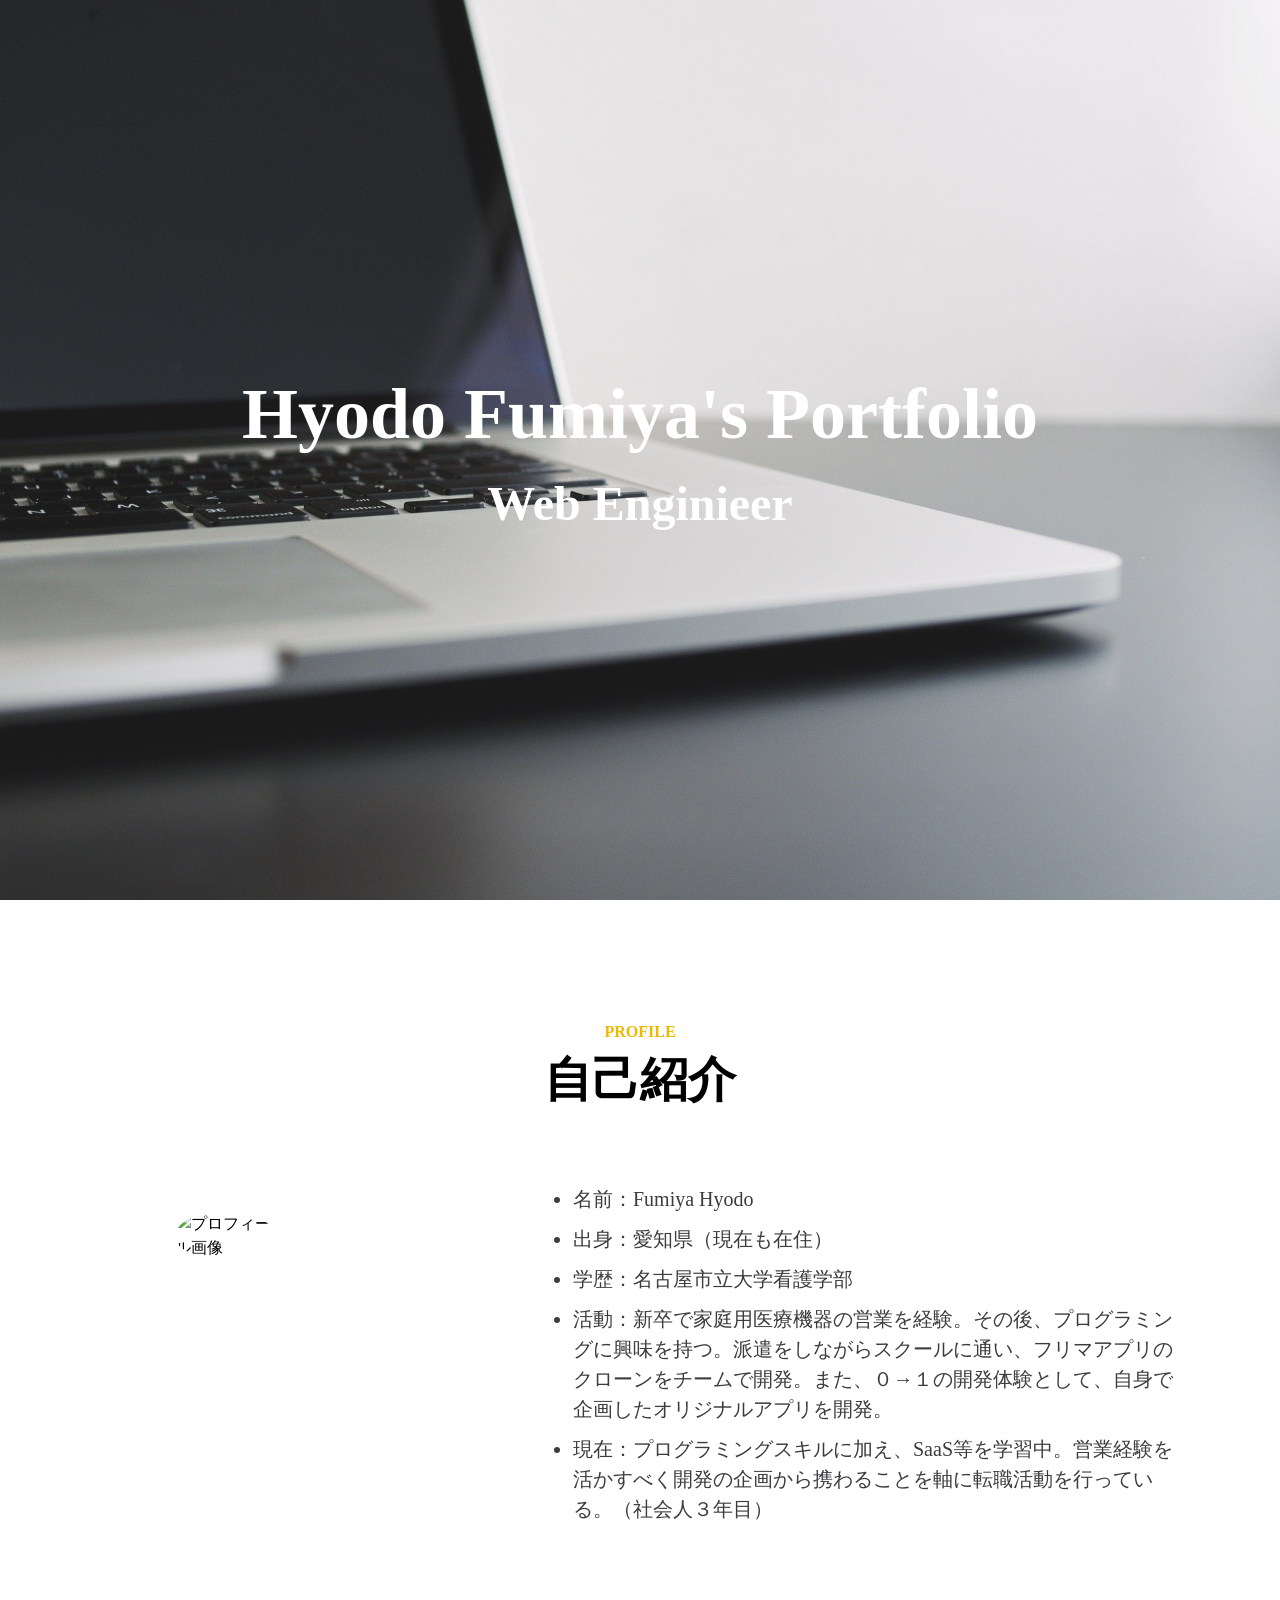
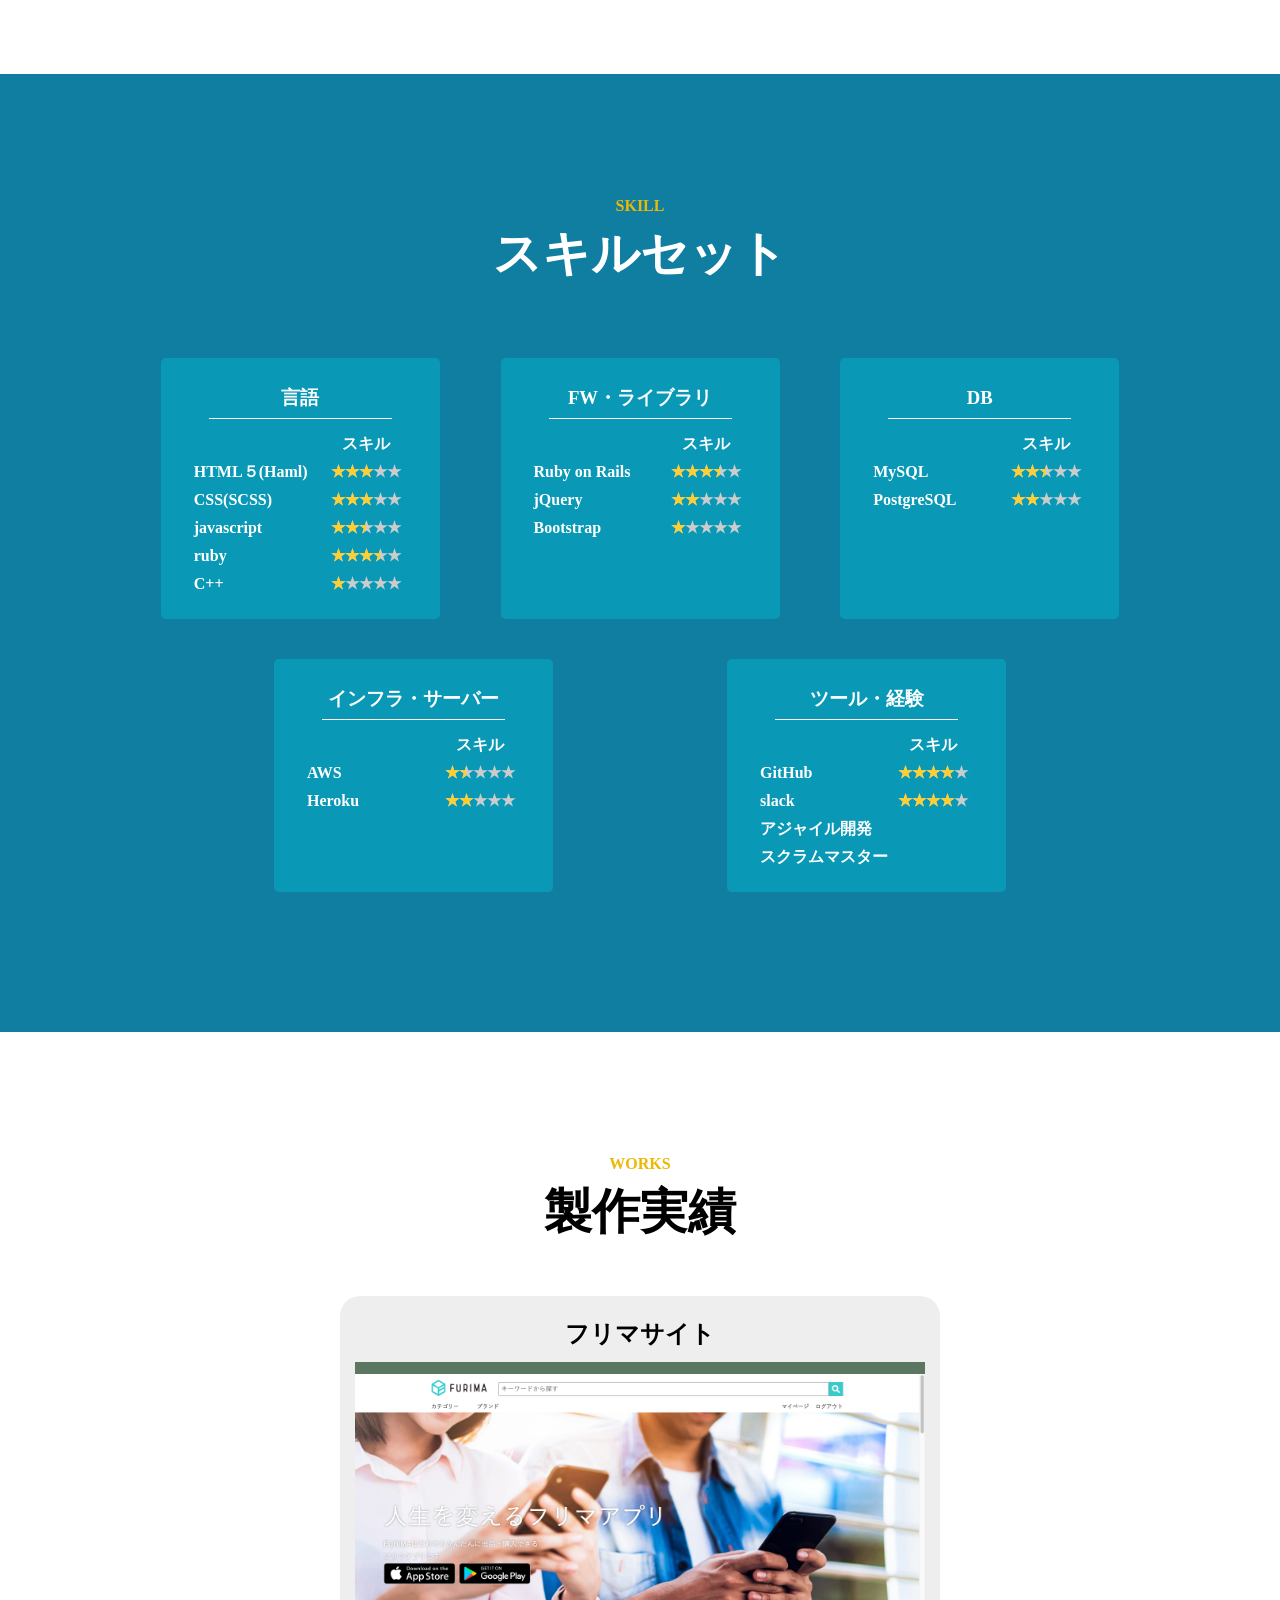
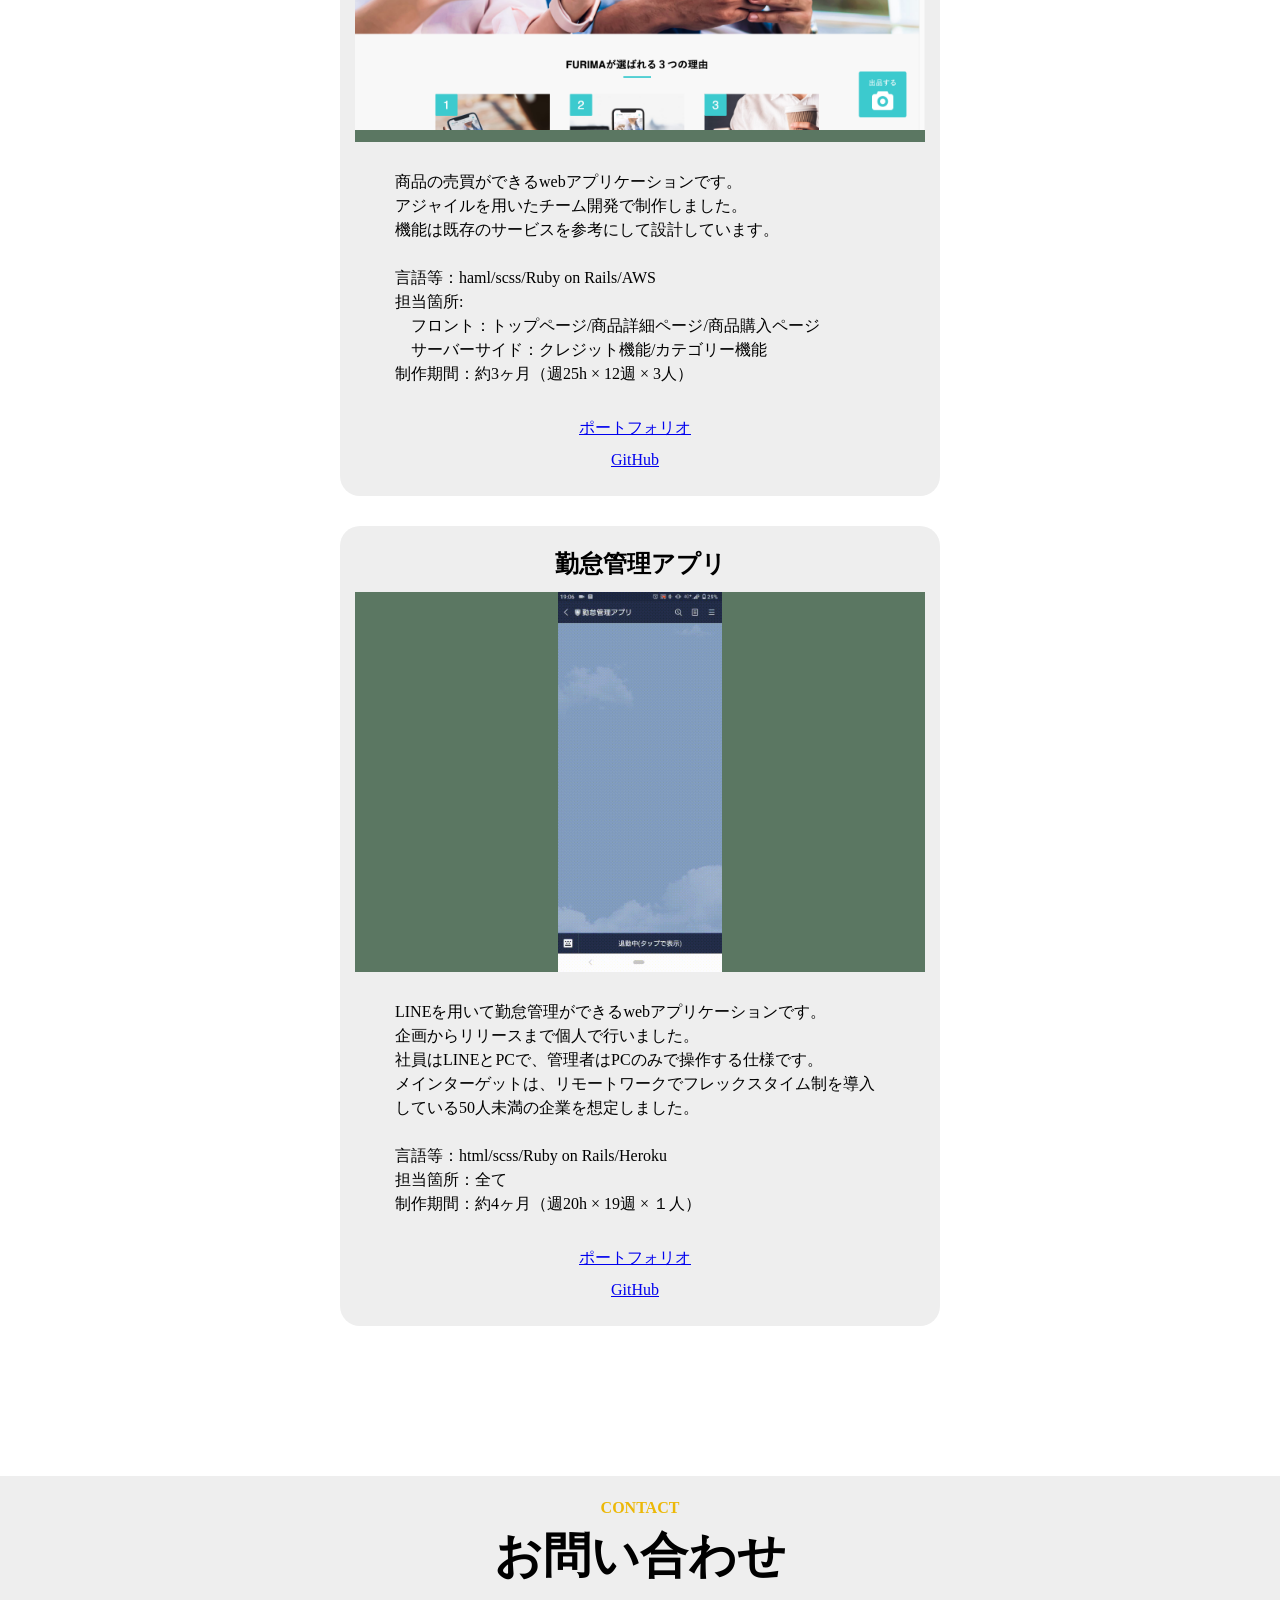
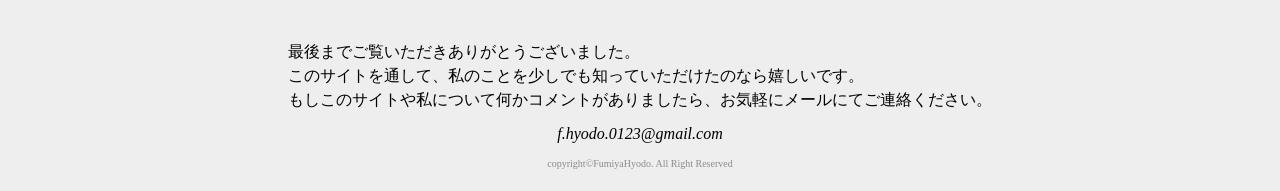
==== index.html @ f6188b3f "ポートフォリオのURL差し替え" ====
<!DOCTYPE html>
<head>
  <link rel="stylesheet" href="reset.css">
  <link rel="stylesheet" href="index.css">
  <meta name=”viewport” content=”width=device-width,initial-scale=1.0″>
</head>
<body>
  <header>
    <div id="header_value">
      <h1>Hyodo Fumiya's Portfolio</h1>
      <h2>Web Enginieer</h3>
    </div>
  </header>
  <section id="profile">
    <div id="profile_title" class="section_title">
      <p class="sub-label">profile</p>
      <h2>自己紹介</h2>
    </div>
    <div id="profile_main">
      <div id="profile_image" class="profile_col">
        <span>
          <img src="プロフィール画像.jpg" alt="プロフィール画像" class="icon_image">
        </span>
      </div>
      <div id="profile_value" class="profile_col">
        <ul>
          <li>名前：Fumiya Hyodo</li>
          <li>出身：愛知県（現在も在住）</li>
          <li>学歴：名古屋市立大学看護学部</li>
          <li>
            活動：新卒で家庭用医療機器の営業を経験。その後、プログラミングに興味を持つ。派遣をしながらスクールに通い、フリマアプリのクローンをチームで開発。また、０→１の開発体験として、自身で企画したオリジナルアプリを開発。
          </li>
          <li>現在：プログラミングスキルに加え、SaaS等を学習中。営業経験を活かすべく開発の企画から携わることを軸に転職活動を行っている。（社会人３年目）</li>
        </ul>
      </div>
    </div>
  </section>
  <section id="skill">
    <div id="skill_title" class="section_title">
      <p class="sub-label">skill</p>
      <h2>スキルセット</h2>
    </div>
    <div id="skill_body">
      <div class="card">
        <h3  class="card-title">言語</h3>
        <table class="skill-table">
          <thead class="skill-thead">
            <tr>
              <th></th>
              <th>スキル</th>
            </tr>
          </thead>
          <tbody class="skill_table_body">
            <tr>
              <th class="skill_name">HTML５(Haml)</th>
              <th class="skill_star"><span class="star5_rating" data-rate="3"></span></th>
            </tr>
            <tr>
              <th class="skill_name">CSS(SCSS)</th>
              <th class="skill_star"><span class="star5_rating" data-rate="3"></span></th>
            </tr>
            <tr>
              <th class="skill_name">javascript</th>
              <th class="skill_star"><span class="star5_rating" data-rate="2.5"></span></th>
            </tr>
            <tr>
              <th class="skill_name">ruby</th>
              <th class="skill_star"><span class="star5_rating" data-rate="3.5"></span></th>
            </tr>
            <tr>
              <th class="skill_name">C++</th>
              <th class="skill_star"><span class="star5_rating" data-rate="1"></span></th>
            </tr>
          </tbody>
        </table>
      </div>
      <div class="card">
        <h3  class="card-title">FW・ライブラリ</h3>
        <table class="skill-table">
          <thead class="skill-thead">
            <tr>
              <th></th>
              <th>スキル</th>
            </tr>
          </thead>
          <tbody class="skill_table_body">
            <tr>
              <th class="skill_name">Ruby on Rails</th>
              <th class="skill_star"><span class="star5_rating" data-rate="3.5"></span></th>
            </tr>
            <tr>
              <th class="skill_name">jQuery</th>
              <th class="skill_star"><span class="star5_rating" data-rate="2"></span></th>
            </tr>
            <tr>
              <th class="skill_name">Bootstrap</th>
              <th class="skill_star"><span class="star5_rating" data-rate="1"></span></th>
            </tr>
          </tbody>
        </table>
      </div>
      <div class="card">
        <h3  class="card-title">DB</h3>
        <table class="skill-table">
          <thead class="skill-thead">
            <tr>
              <th></th>
              <th>スキル</th>
            </tr>
          </thead>
          <tbody class="skill_table_body">
            <tr>
              <th class="skill_name">MySQL</th>
              <th class="skill_star"><span class="star5_rating" data-rate="2.5"></span></th>
            </tr>
            <tr>
              <th class="skill_name">PostgreSQL</th>
              <th class="skill_star"><span class="star5_rating" data-rate="2"></span></th>
            </tr>
          </tbody>
        </table>
      </div>
      <div class="card">
        <h3  class="card-title">インフラ・サーバー</h3>
        <table class="skill-table">
          <thead class="skill-thead">
            <tr>
              <th></th>
              <th>スキル</th>
            </tr>
          </thead>
          <tbody class="skill_table_body">
            <tr>
              <th class="skill_name">AWS</th>
              <th class="skill_star"><span class="star5_rating" data-rate="1.5"></span></th>
            </tr>
            <tr>
              <th class="skill_name">Heroku</th>
              <th class="skill_star"><span class="star5_rating" data-rate="2"></span></th>
            </tr>
          </tbody>
        </table>
      </div>
      <div class="card"> 
        <h3 class="card-title">ツール・経験</h3>
        <table class="skill-table">
          <thead class="skill-thead">
            <tr>
              <th></th>
              <th>スキル</th>
            </tr>
          </thead>
          <tbody class="skill_table_body">
            <tr>
              <th class="skill_name">GitHub</th>
              <th class="skill_star"><span class="star5_rating" data-rate="4"></span></th>
            </tr>
            <tr>
              <th class="skill_name">slack</th>
              <th class="skill_star"><span class="star5_rating" data-rate="4"></span></th>
            </tr>
            <tr>
              <th class="skill_name">アジャイル開発</th>
              <th></th>
            </tr>
            <tr>
              <th class="skill_name">スクラムマスター</th>
              <th></th>
            </tr>
          </tbody>
        </table>
      </div>
    </div>
  </section>
  <section id="works">
    <div id="works_title" class="section_title">
      <p class="sub-label">works</p>
      <h2>製作実績</h2>
    </div>
    <div id="works_body">
      <div class="work">
        <h4 class="work-title">フリマサイト</h4>
        <div class="work-image">
          <img src="フリマサイト画面.png" alt="フリマアプリ画像">
        </div>
        <div class="work-desc">
          商品の売買ができるwebアプリケーションです。<br>
          アジャイルを用いたチーム開発で制作しました。<br>
          機能は既存のサービスを参考にして設計しています。<br><br>
          言語等：haml/scss/Ruby on Rails/AWS <br>
          担当箇所: <br>
          　フロント：トップページ/商品詳細ページ/商品購入ページ<br>
          　サーバーサイド：クレジット機能/カテゴリー機能<br>
          制作期間：約3ヶ月（週25h × 12週 × 3人）
        </div>
        <div class="work_footer">
          <p class="portfolio-link"><a href="#">ポートフォリオ</a></p>
          <p class="github-link"><a href="https://github.com/hyodofumiya/freemarket_sample_63b">GitHub</a></p>  
        </div>
      </div>
      <div class="work">
        <h4 class="work-title">勤怠管理アプリ</h4>
        <div class="work-image">
          <img src="line勤怠デモ.gif" alt="LINE画面サンプル">
        </div>
        <div class="work-desc">
          LINEを用いて勤怠管理ができるwebアプリケーションです。<br>
          企画からリリースまで個人で行いました。<br>
          社員はLINEとPCで、管理者はPCのみで操作する仕様です。<br>
          メインターゲットは、リモートワークでフレックスタイム制を導入している50人未満の企業を想定しました。<br><br>
          言語等：html/scss/Ruby on Rails/Heroku <br>
          担当箇所：全て<br>
          制作期間：約4ヶ月（週20h × 19週 × １人）
        </div>
        <div class="work_footer">
          <p class="portfolio-link"><a href="https://hyodofumiya.github.io/line_bot/">ポートフォリオ</a></p>
          <p class="github-link"><a href="https://github.com/hyodofumiya/line_bot">GitHub</a></p>
        </div>
      </div>
    </div>
  </section>
  <footer>
    <div id="footer_title" class="section_title">
      <p class="sub-label">contact</p>
      <h2>お問い合わせ</h2>
    </div>
    <div class="message">
      <p>最後までご覧いただきありがとうございました。</p>
      <p>このサイトを通して、私のことを少しでも知っていただけたのなら嬉しいです。</p>
      <p>もしこのサイトや私について何かコメントがありましたら、お気軽にメールにてご連絡ください。</p>
    </div>
    <address>
      <p>f.hyodo.0123@gmail.com</p>
    </address>
    <p class="copyright">copyright©FumiyaHyodo. All Right Reserved</p>
  </footer>
</body>
---- index.css ----
:root{
  --blue: #007bff;
  --indigo: #6610f2;
  --purple: #6f42c1;
  --pink: #e83e8c;
  --red: #dc3545;
  --orange: #fd7e14;
  --yellow: #ffc107;
  --green: #28a745;
  --teal: #20c997;
  --cyan: #17a2b8;
  --white: #fff;
  --gray: #6c757d;
  --gray-dark: #343a40;
  --primary: #007bff;
  --secondary: #6c757d;
  --success: #28a745;
  --info: #17a2b8;
  --warning: #ffc107;
  --danger: #dc3545;
  --light: #f8f9fa;
  --dark: #343a40;
  --breakpoint-xs: 0;
  --breakpoint-sm: 576px;
  --breakpoint-md: 768px;
  --breakpoint-lg: 992px;
  --breakpoint-xl: 1200px;
  --font-family-sans-serif: -apple-system,BlinkMacSystemFont,"Segoe UI",Roboto,"Helvetica Neue",Arial,sans-serif,"Apple Color Emoji","Segoe UI Emoji","Segoe UI Symbol","Noto Color Emoji";
  --font-family-monospace: SFMono-Regular,Menlo,Monaco,Consolas,"Liberation Mono","Courier New",monospace;
}

.star5_rating{
  position: relative;
  z-index: 0;
  display: inline-block;
  white-space: nowrap;
  color: #CCCCCC; /* グレーカラー 自由に設定化 */
  /*font-size: 30px; フォントサイズ 自由に設定化 */
}

.star5_rating:before, .star5_rating:after{
  content: '★★★★★';
}

.star5_rating:after{
  position: absolute;
  z-index: 1;
  top: 0;
  left: 0;
  overflow: hidden;
  white-space: nowrap;
  color: #ffcf32;
}

.star5_rating[data-rate="5"]:after{ width: 100%; } /* 星5 */
.star5_rating[data-rate="4.5"]:after{ width: 90%; } /* 星4.5 */
.star5_rating[data-rate="4"]:after{ width: 80%; } /* 星4 */
.star5_rating[data-rate="3.5"]:after{ width: 70%; } /* 星3.5 */
.star5_rating[data-rate="3"]:after{ width: 60%; } /* 星3 */
.star5_rating[data-rate="2.5"]:after{ width: 50%; } /* 星2.5 */
.star5_rating[data-rate="2"]:after{ width: 40%; } /* 星2 */
.star5_rating[data-rate="1.5"]:after{ width: 30%; } /* 星1.5 */
.star5_rating[data-rate="1"]:after{ width: 20%; } /* 星1 */
.star5_rating[data-rate="0.5"]:after{ width: 10%; } /* 星0.5 */
.star5_rating[data-rate="0"]:after{ width: 0%; } /* 星0 */

@media screen and (max-width: 990px){
  header h1{
    font-size: 3em;
  }
}

@media screen and (min-width: 990px){
  header{
    height: 100vh;
  }
  header h1{
    font-size: 4.5em;
  }
}

.body{
  margin: 0;
  font-size: 1rem;
  font-weight: 400;
  line-height: 1.5;
  color: #212529;
  text-align: left;
  background-color: #fff;
}

header{
  color: #fff;
  min-height: 30rem;
  position: relative;
  display: flex;
  width: 100%;
  padding-top: 8rem;
  padding-bottom: 8rem;
  background: -webkit-gradient(linear, left top, right top, from(rgba(255, 255, 255, .1)), to(rgba(255, 255, 255, .1))), url(laptop.jpg);
  background: linear-gradient(90deg, rgba(255, 255, 255, .1) 0, rgba(255, 255, 255, .1) 100%), url(laptop.jpg);
  background-position: center center;
  background-repeat: no-repeat;
  background-size: cover;
  text-align: center!important;
}

h2{
font-size: 3em;
}


section{
  padding: 7.5em;
}

#header_value{
  margin: auto;
}
 
header h1{
  font-weight: 700;
}

.sub-label{
  color: #ecb807;
  text-transform: uppercase;
  font-weight: 700;
}
.section_title{
  text-align: center;
}
.section_title h2{
  margin-bottom: 3rem!important;
}

#profile_main{
  display: flex;
  margin: auto -15px;
  flex-wrap: wrap;
}

#profile_image{
  max-width: 40%;
  flex: 0 0 40%;
}

#profile_image span{
  margin: 3em;
  float: left;
}

.icon_image{
  border-radius: 50%;
  width: 70%;
  height: 70%;
  padding: -20px;
  margin: auto;
}

#profile_value{
  max-width: 60%;
  flex: 0 0 60%;
  font-size: 1.25rem;
  font-weight: 300;
  display: flex;
  align-items: center;
}
#profile_value ul li{
  margin-bottom: 10px;
  color: #3B3C3D;
}

#skill{
  background-color: #0f7ea0;
  color: #fff;
}
#skill_body{
  display: flex;
  flex-wrap: wrap;
  justify-content: space-evenly;
}

.card{
  text-align: center;
  background-color: rgba(0, 188, 212, 0.43);
  margin: 20px;
  padding: 20px 30px;
  border-radius: 5px;
}
.card-title{
  padding: 6px;
  margin: 0px 18px 10px;
  border-bottom: #fff solid 1px;
}
.card table{
  margin: auto;
}
.skill_name{
  width: 130px;
  text-align: left;
}
.skill_star{
  width: 83px;
}

#works_body{
  display: flex;
  flex-wrap: wrap;
  justify-content: space-evenly;
}
.work{
  width: 600px;
  height: 800px;
  background-color: #eeeeee;
  padding: 20px 15px;
  border-radius: 20px;
  position: relative;
  margin-bottom: 30px;
}
.work-image{
  height: 380px;
  width: 100%;
  background-color: rgb(91, 119, 98);
  display: flex;
  vertical-align: middle;
}
.work-image img{
  max-height: 100%;
  max-width: 100%;
  overflow: hidden;
  margin: auto;
}
.work-title{
  text-align: center;
}
.work-desc{
  margin: 28px 40px 10px;
}
.work-title{
  margin: 0 0 10px;
  font-size: 1.5em;
}
.work_footer{
  position: absolute;
  bottom: 0;
  width: 560px;
  margin: 0 0 20px;
}
.portfolio-link{
  text-align: center;
  line-height: 2;
}
.github-link{
  text-align: center;
  line-height: 2;
}

footer{
  text-align: center;
  background-color: #eeeeee;
  padding: 20px 0;
}
.copyright{
  font-size: 10px;
  color: #8c8c8c;
  text-align: center;

}
.message{
  width: fit-content;
  margin: auto;
  text-align: left;
}
address{
  margin: 10px;
}

nav ul{
  list-style: none;
}
nav ul li{
  width: 20%;
  text-align: center;
  background-color: lightslategrey;
  display: inline-block;
}

nav ul li a{
  text-decoration: none;
  color: #ecb807;
  font-weight: bold;
}
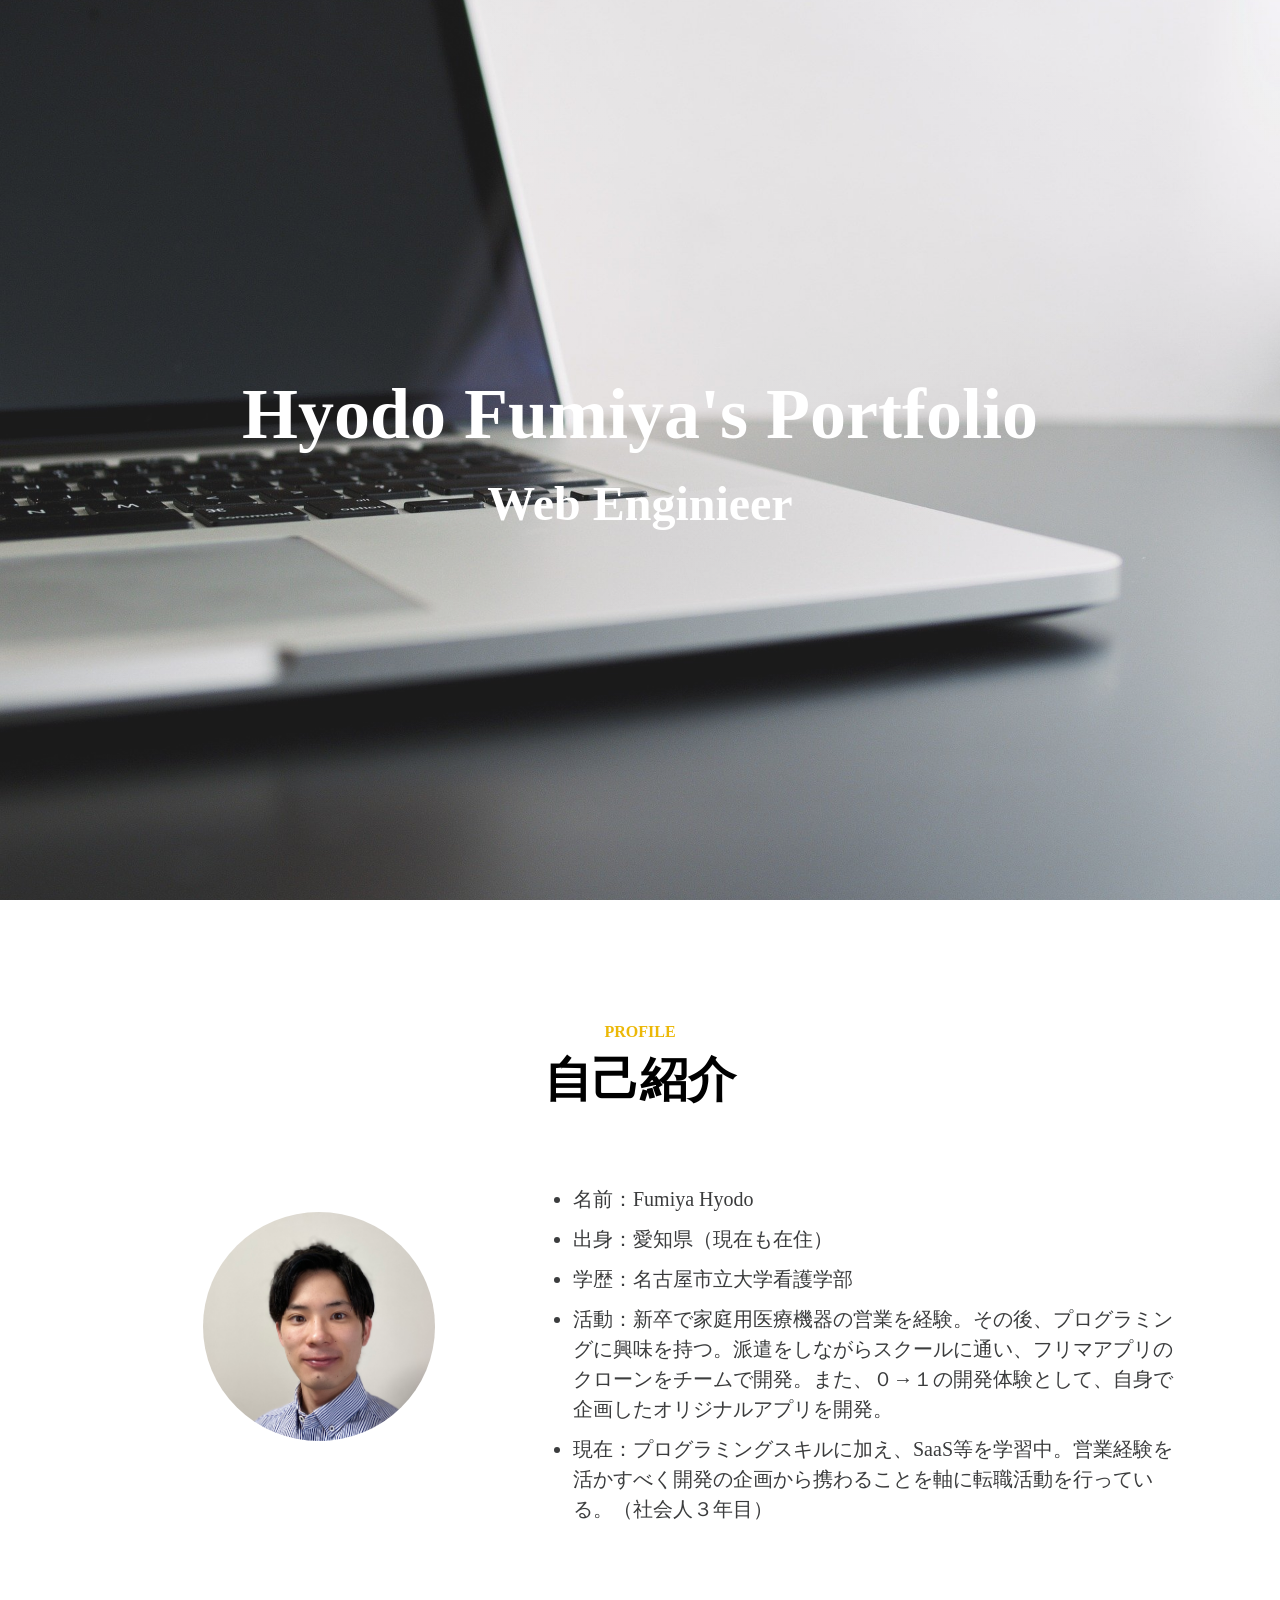
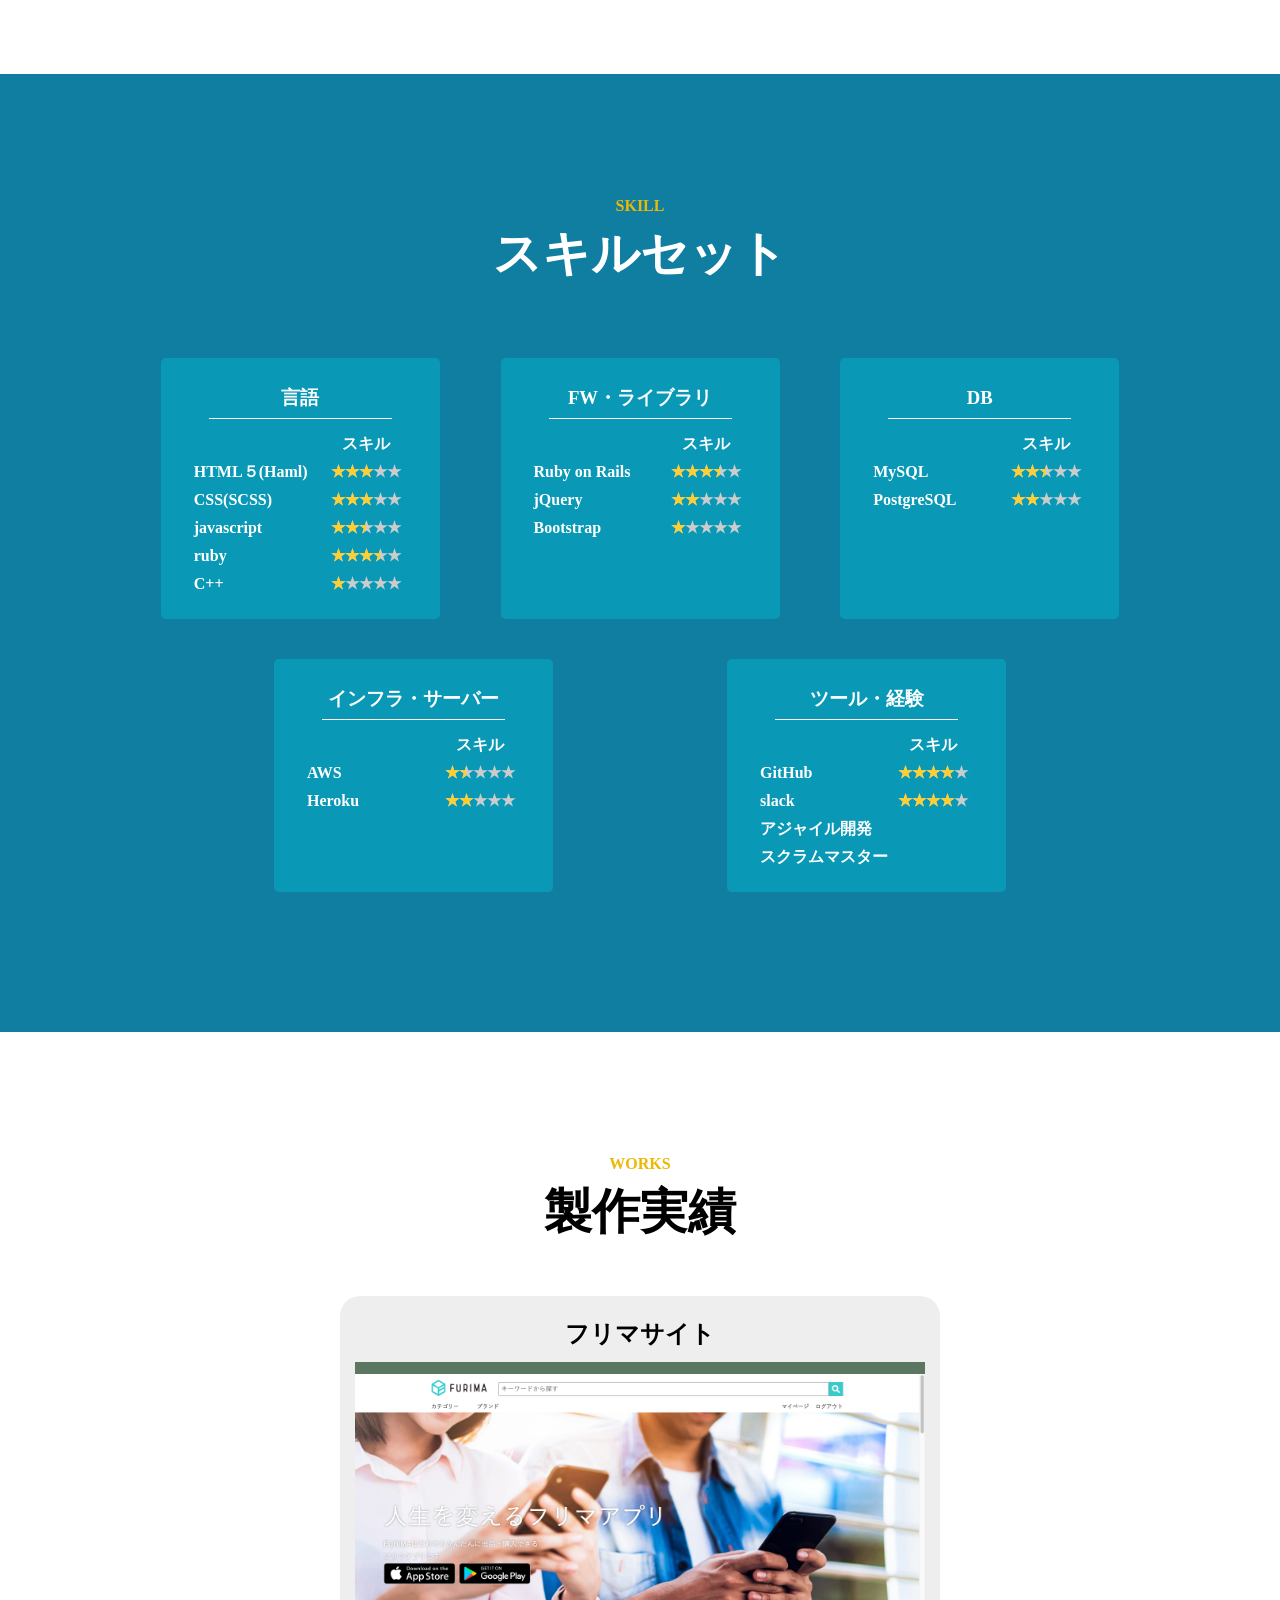
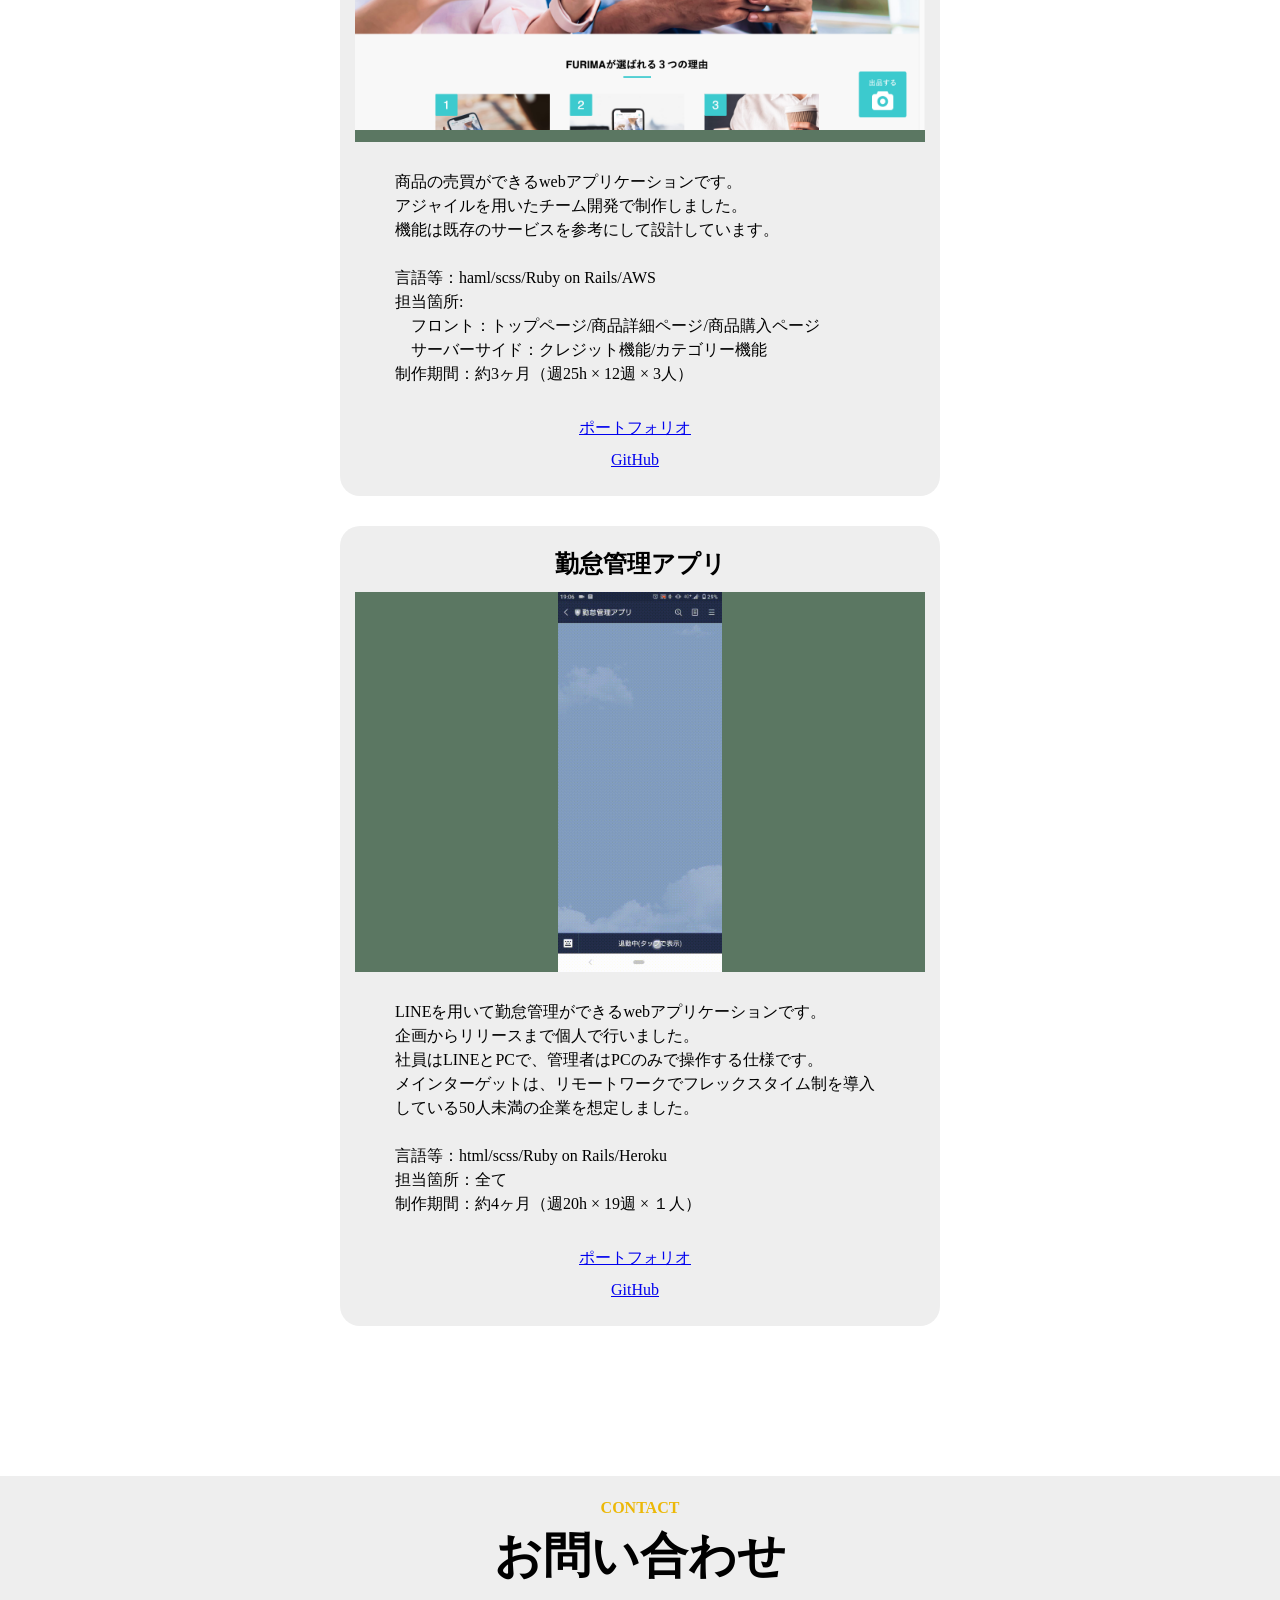
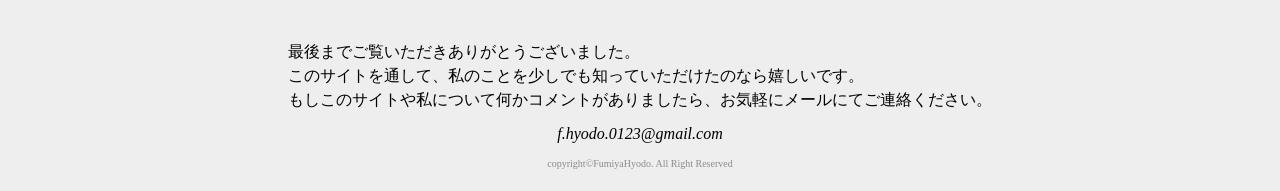
==== commit a1ce001c: "Update index.html" ====
--- a/index.html
+++ b/index.html
@@ -19,7 +19,7 @@
     <div id="profile_main">
       <div id="profile_image" class="profile_col">
         <span>
-          <img src="プロフィール画像.jpg" alt="プロフィール画像" class="icon_image">
+          <img src="プロフィール画像.jpg" alt="プロフィール画像" class="icon_image">
         </span>
       </div>
       <div id="profile_value" class="profile_col">
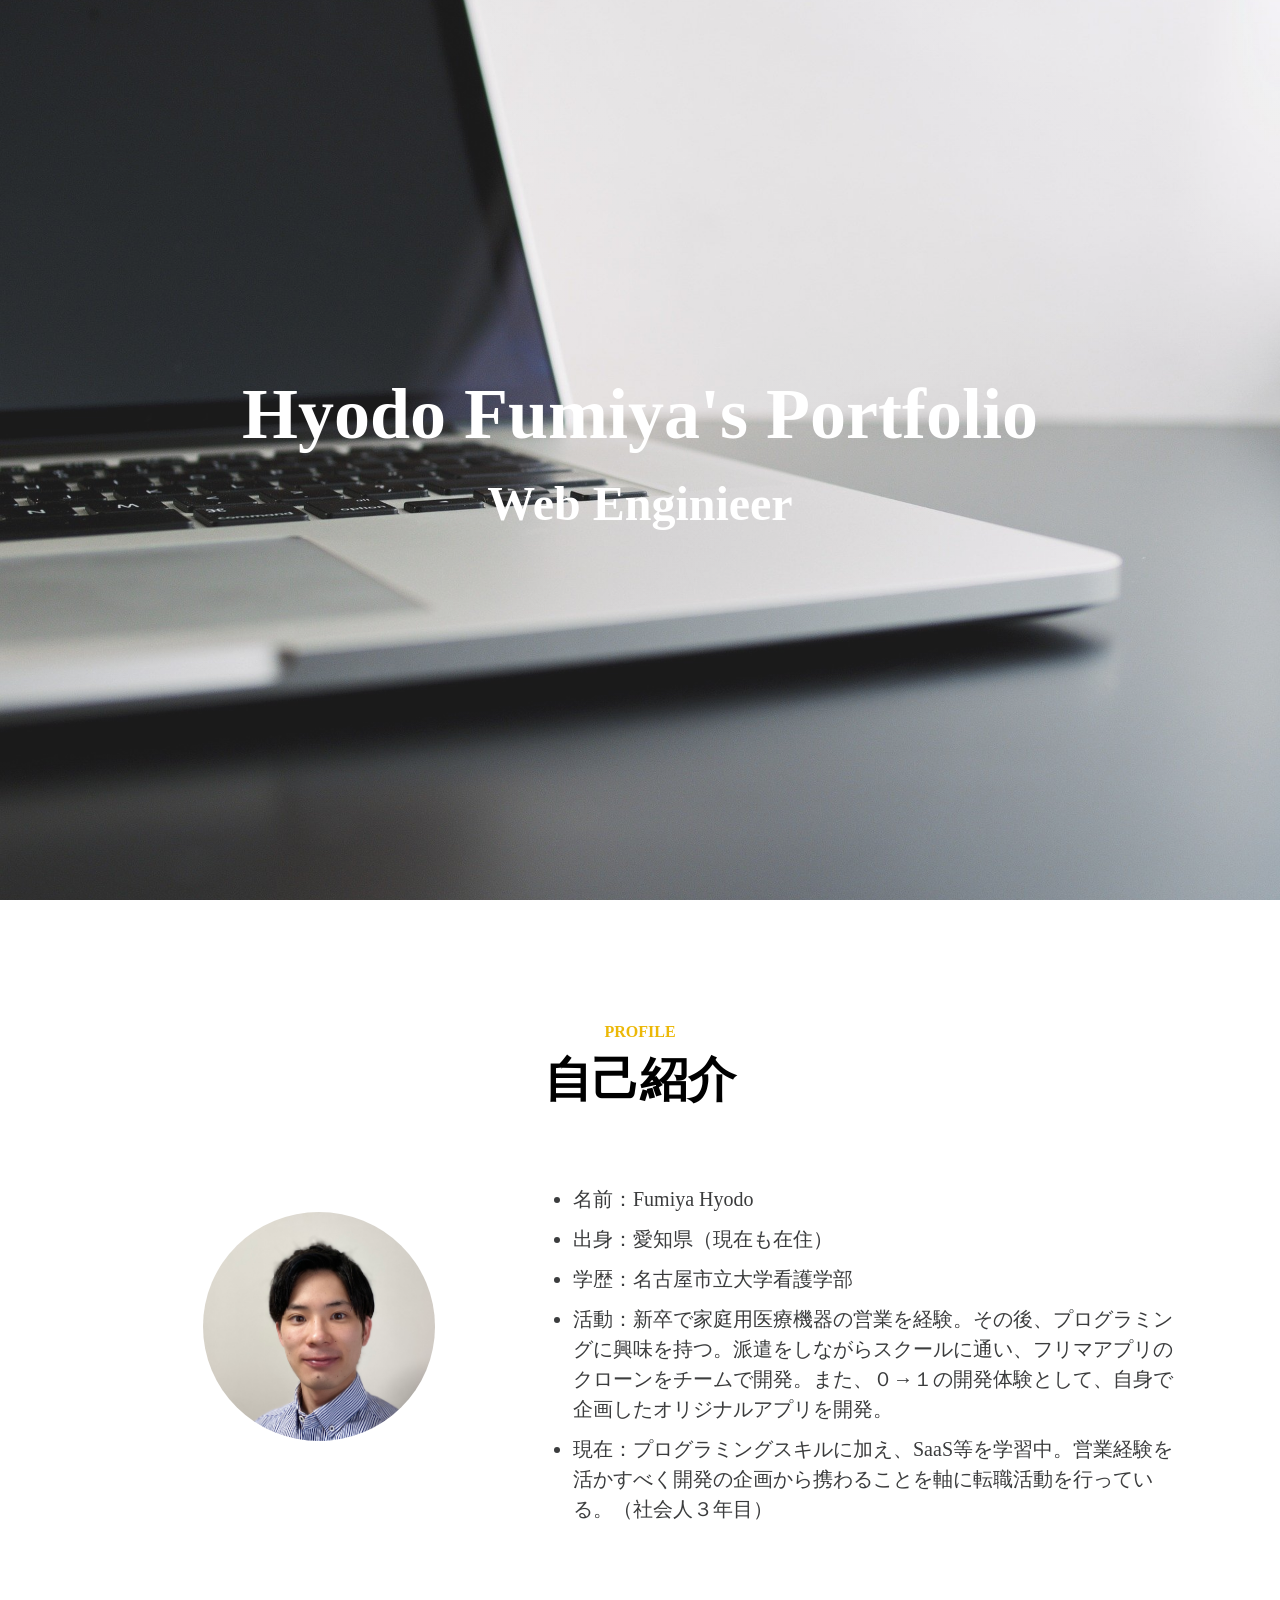
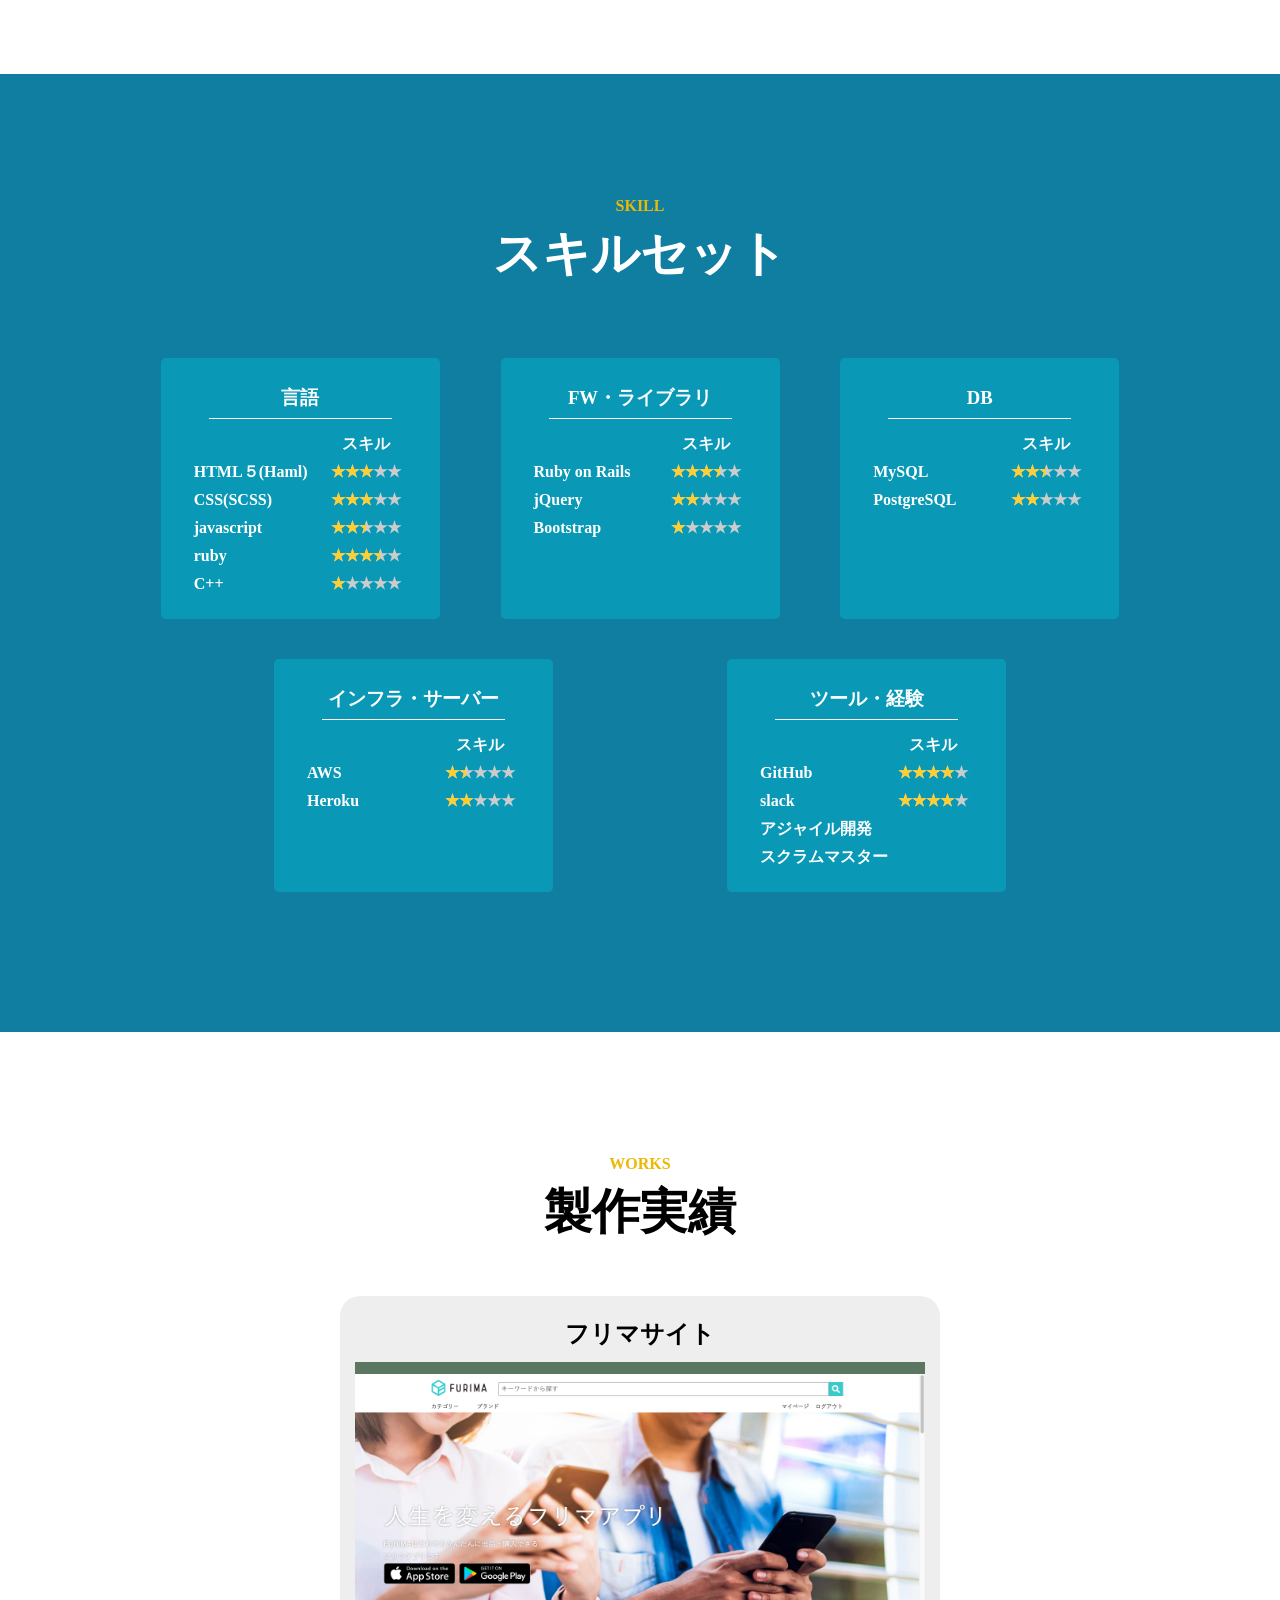
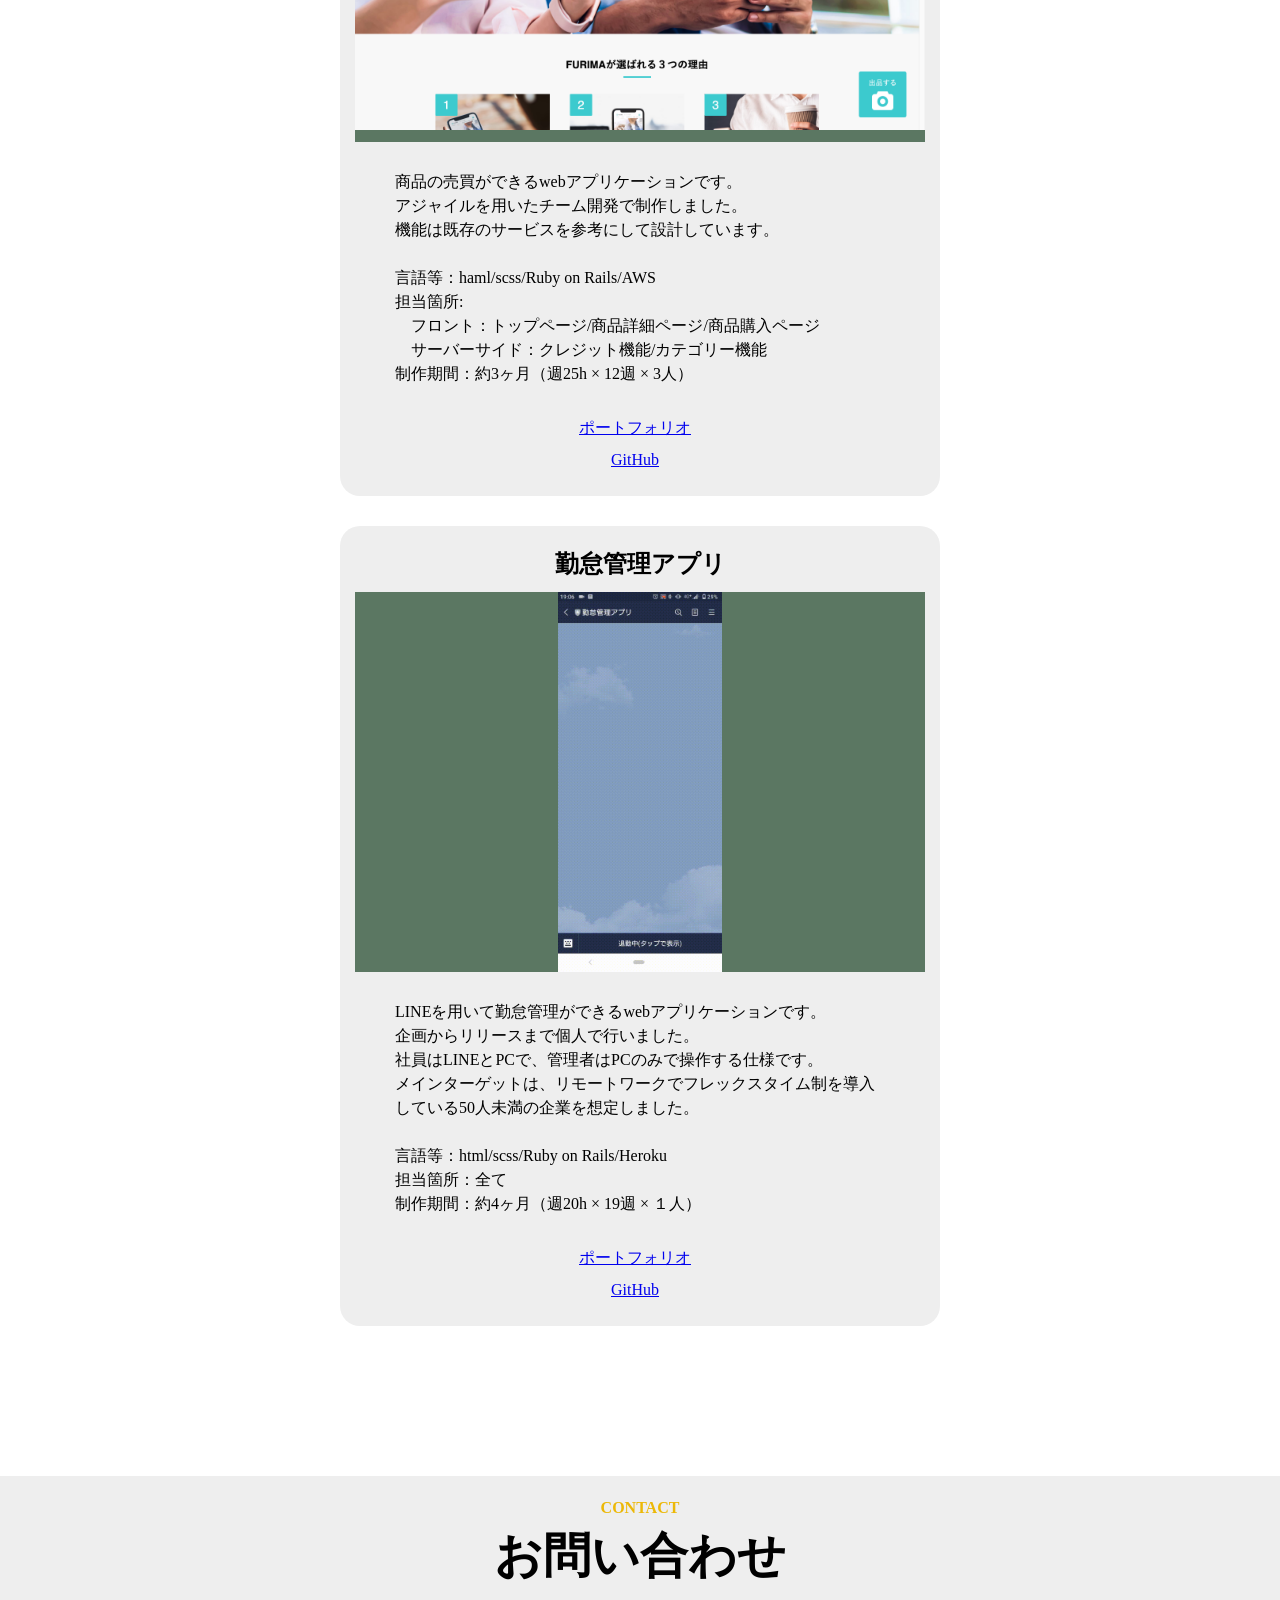
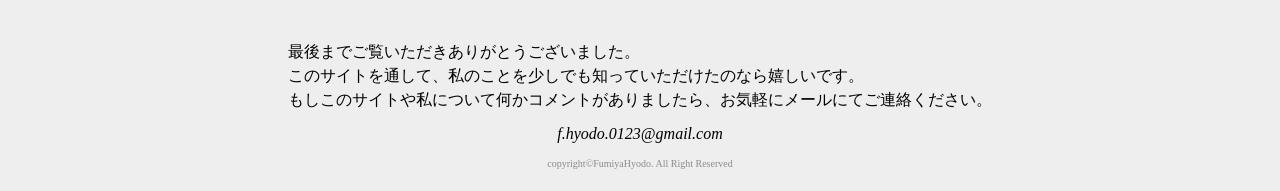
==== commit 62f36911: "ポートフォリオとGitHubを別タブで開くように設定" ====
--- a/index.html
+++ b/index.html
@@ -194,8 +194,8 @@
           制作期間：約3ヶ月（週25h × 12週 × 3人）
         </div>
         <div class="work_footer">
-          <p class="portfolio-link"><a href="#">ポートフォリオ</a></p>
-          <p class="github-link"><a href="https://github.com/hyodofumiya/freemarket_sample_63b">GitHub</a></p>  
+          <p class="portfolio-link"><a href="#" target="_blank" rel="noopener noreferrer">ポートフォリオ</a></p>
+          <p class="github-link"><a href="https://github.com/hyodofumiya/freemarket_sample_63b" target="_blank" rel="noopener noreferrer">GitHub</a></p>  
         </div>
       </div>
       <div class="work">
@@ -213,8 +213,8 @@
           制作期間：約4ヶ月（週20h × 19週 × １人）
         </div>
         <div class="work_footer">
-          <p class="portfolio-link"><a href="https://hyodofumiya.github.io/line_bot/">ポートフォリオ</a></p>
-          <p class="github-link"><a href="https://github.com/hyodofumiya/line_bot">GitHub</a></p>
+          <p class="portfolio-link"><a href="https://hyodofumiya.github.io/line_bot/" target="_blank" rel="noopener noreferrer">ポートフォリオ</a></p>
+          <p class="github-link"><a href="https://github.com/hyodofumiya/line_bot" target="_blank" rel="noopener noreferrer">GitHub</a></p>
         </div>
       </div>
     </div>
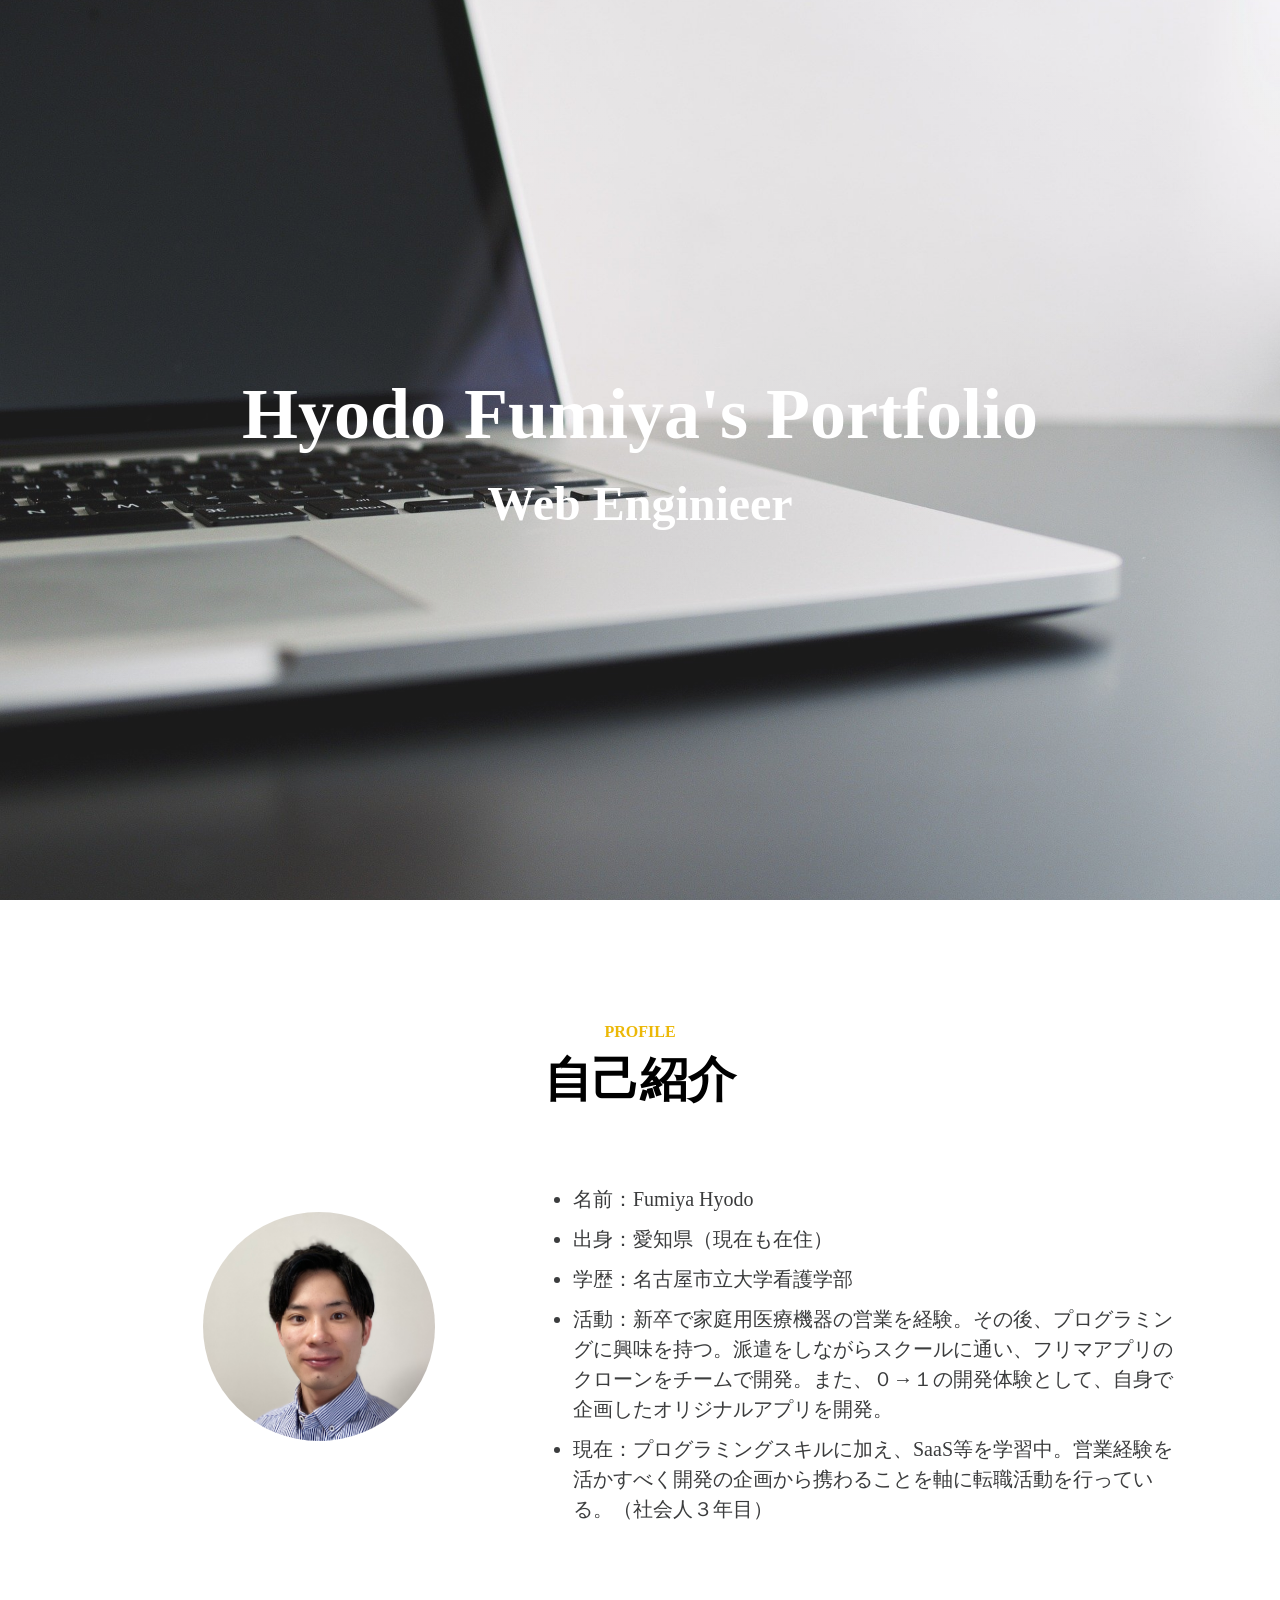
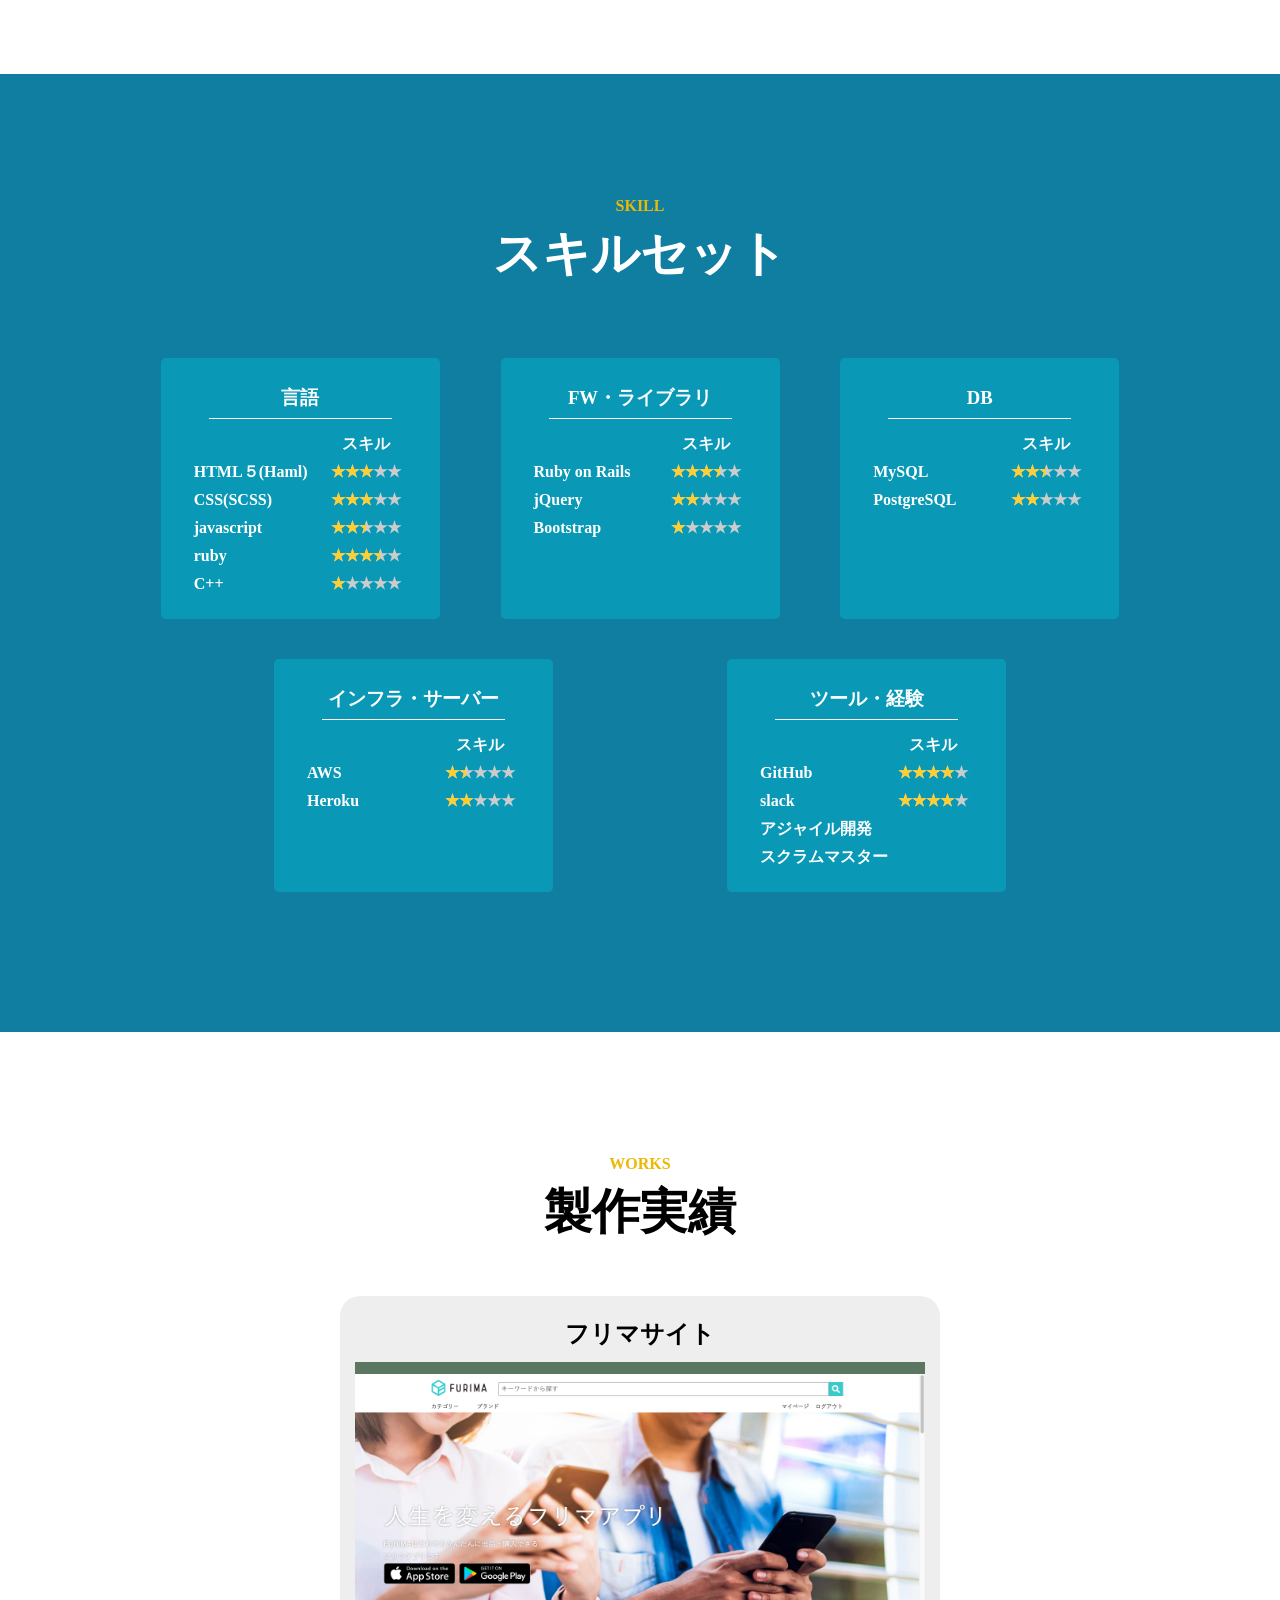
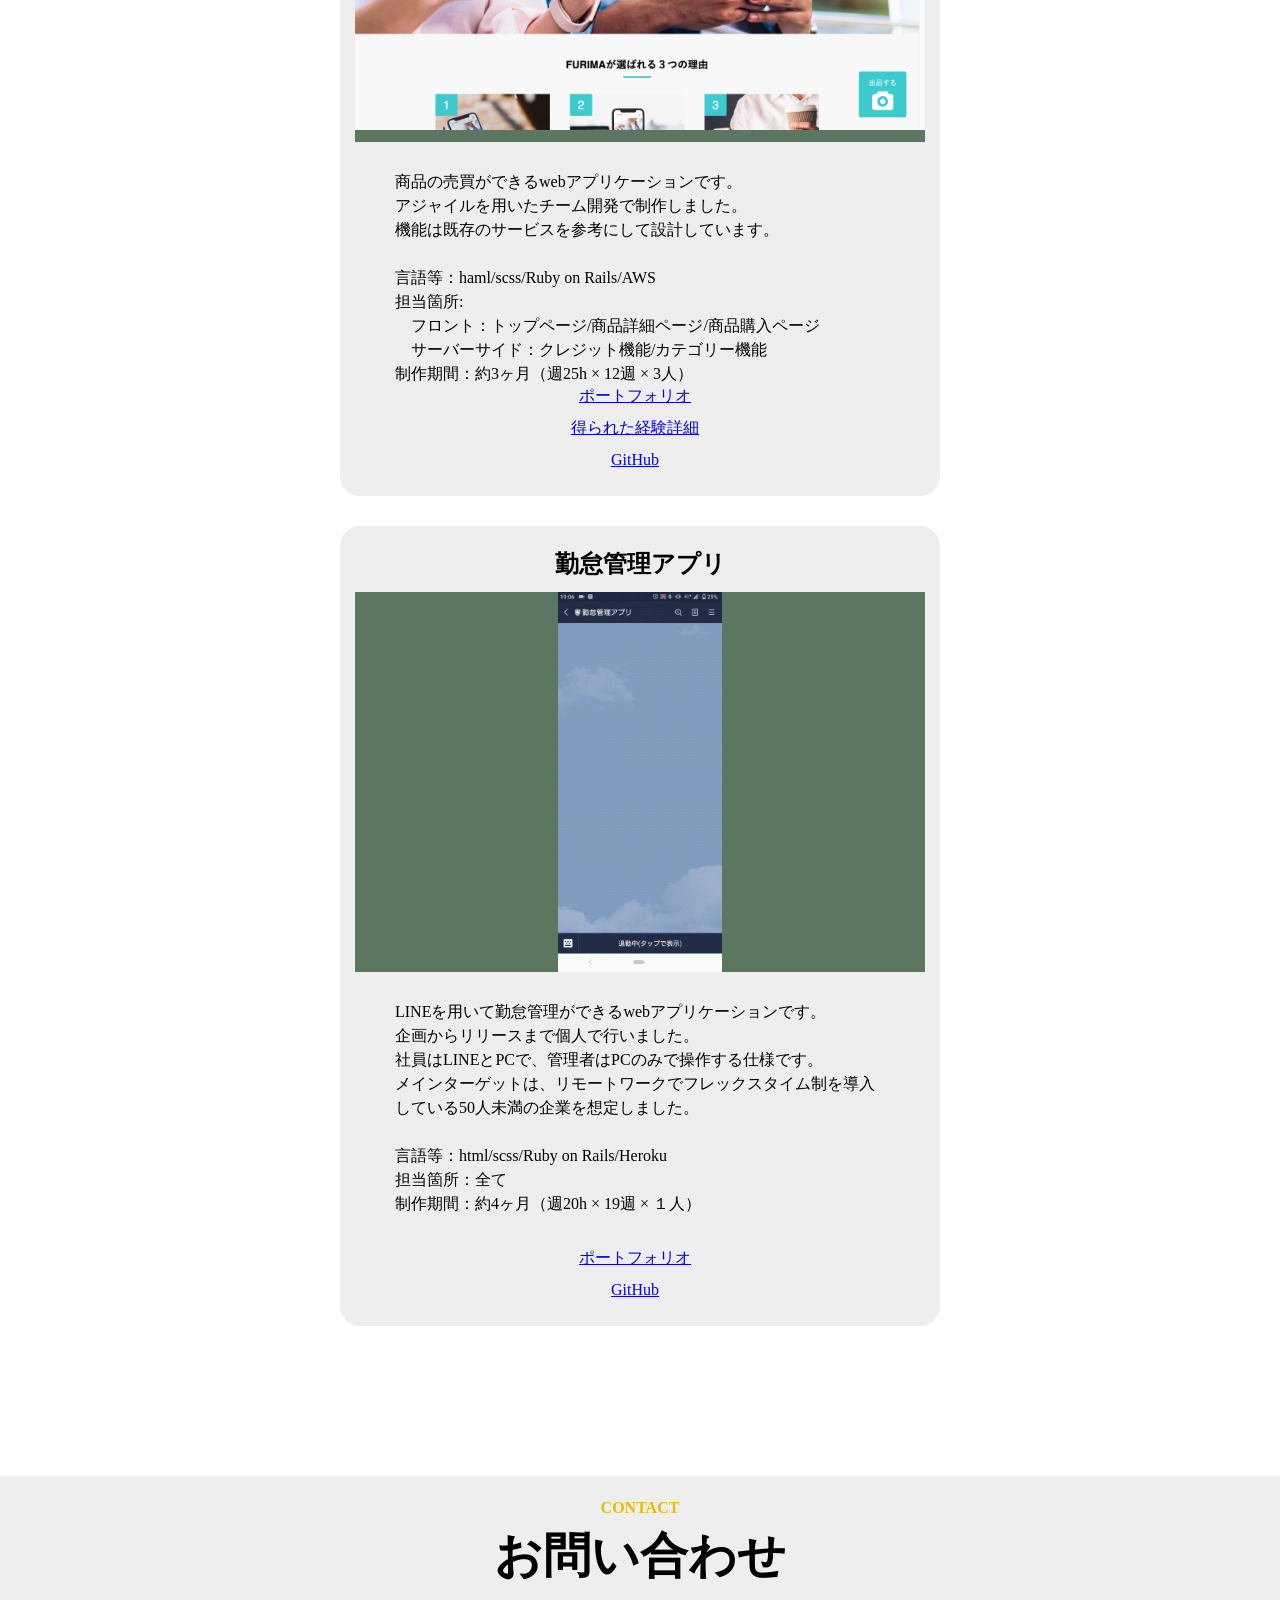
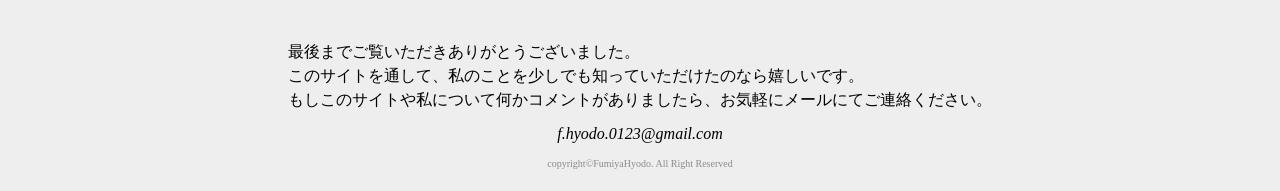
==== commit 1ec18f3b: "Update index.html" ====
--- a/index.html
+++ b/index.html
@@ -195,6 +195,7 @@
         </div>
         <div class="work_footer">
           <p class="portfolio-link"><a href="#" target="_blank" rel="noopener noreferrer">ポートフォリオ</a></p>
+          <p class="portfolio-link"><a href="https://docs.google.com/document/d/1dGYgUufw6xOi4g5sItKRhuFbVWbZ8Pqfya_nry-PMm8/edit?usp=sharing">得られた経験詳細</a></p>
           <p class="github-link"><a href="https://github.com/hyodofumiya/freemarket_sample_63b" target="_blank" rel="noopener noreferrer">GitHub</a></p>  
         </div>
       </div>
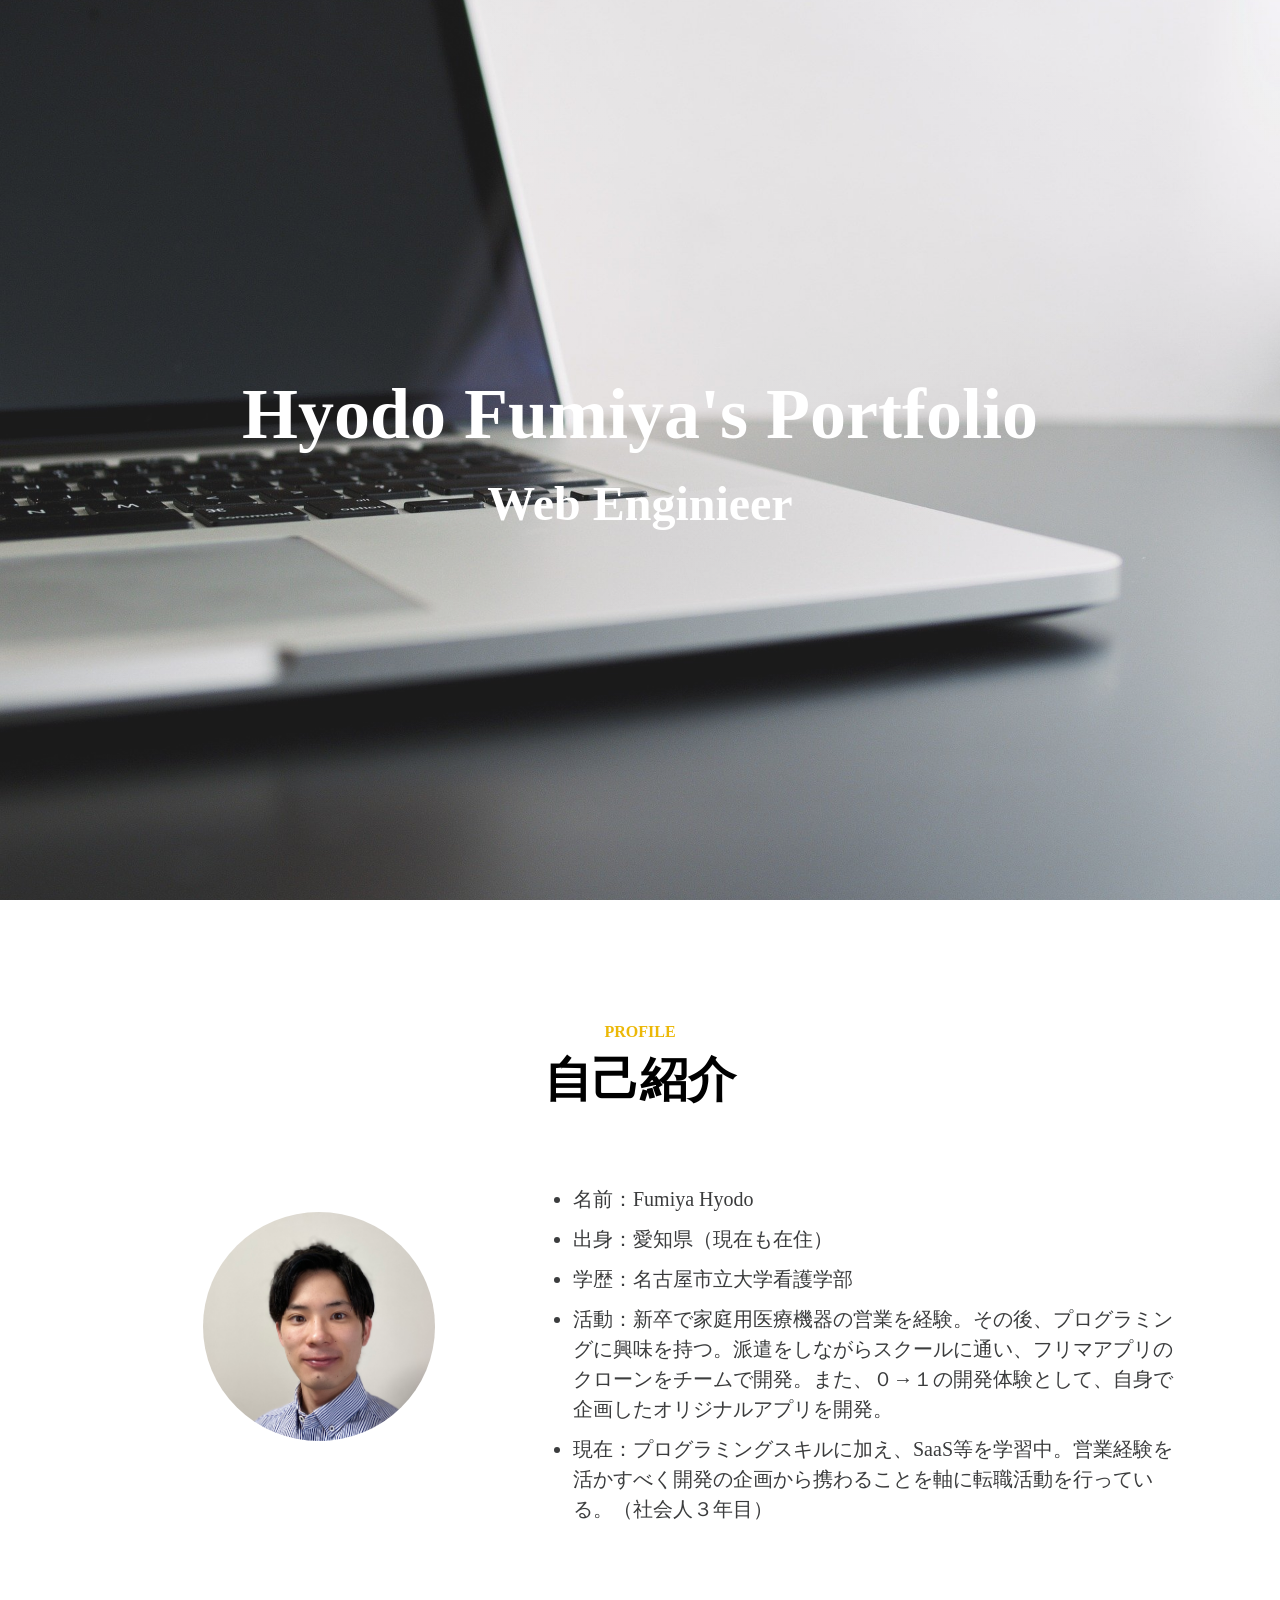
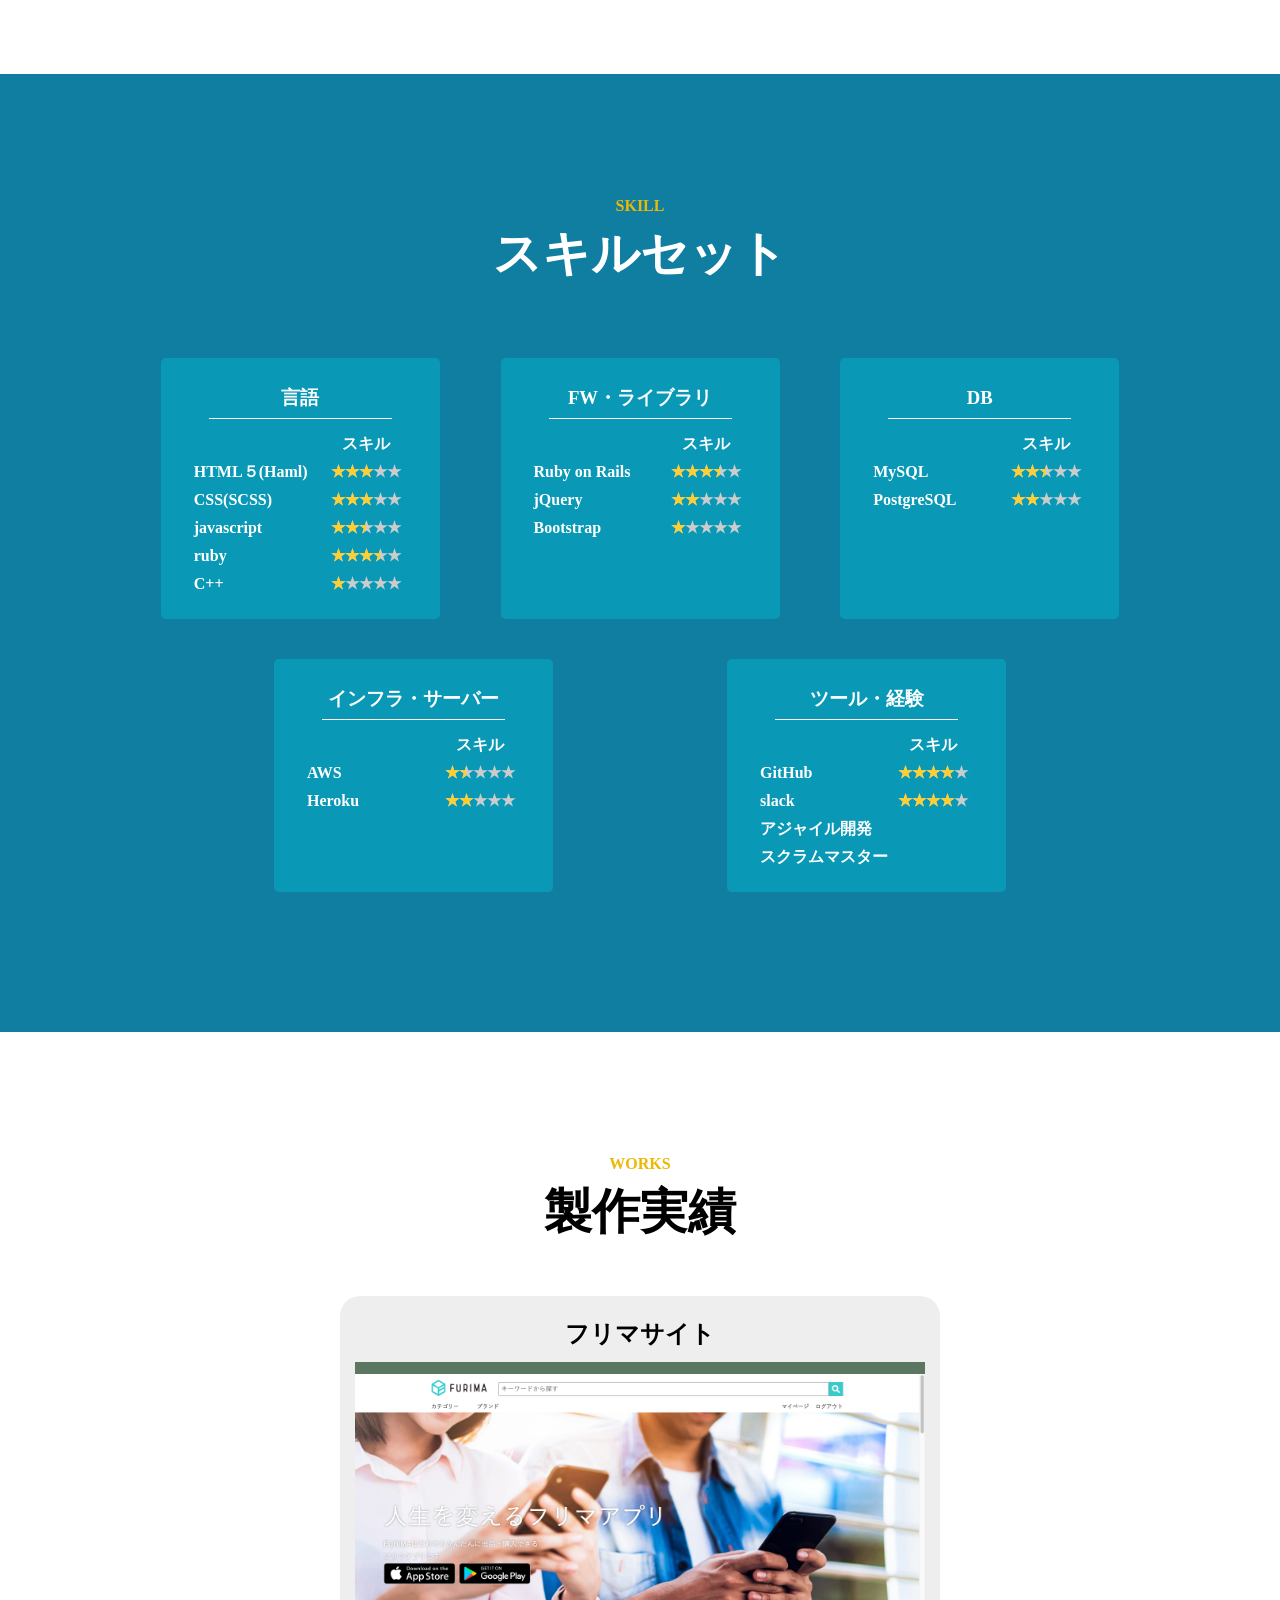
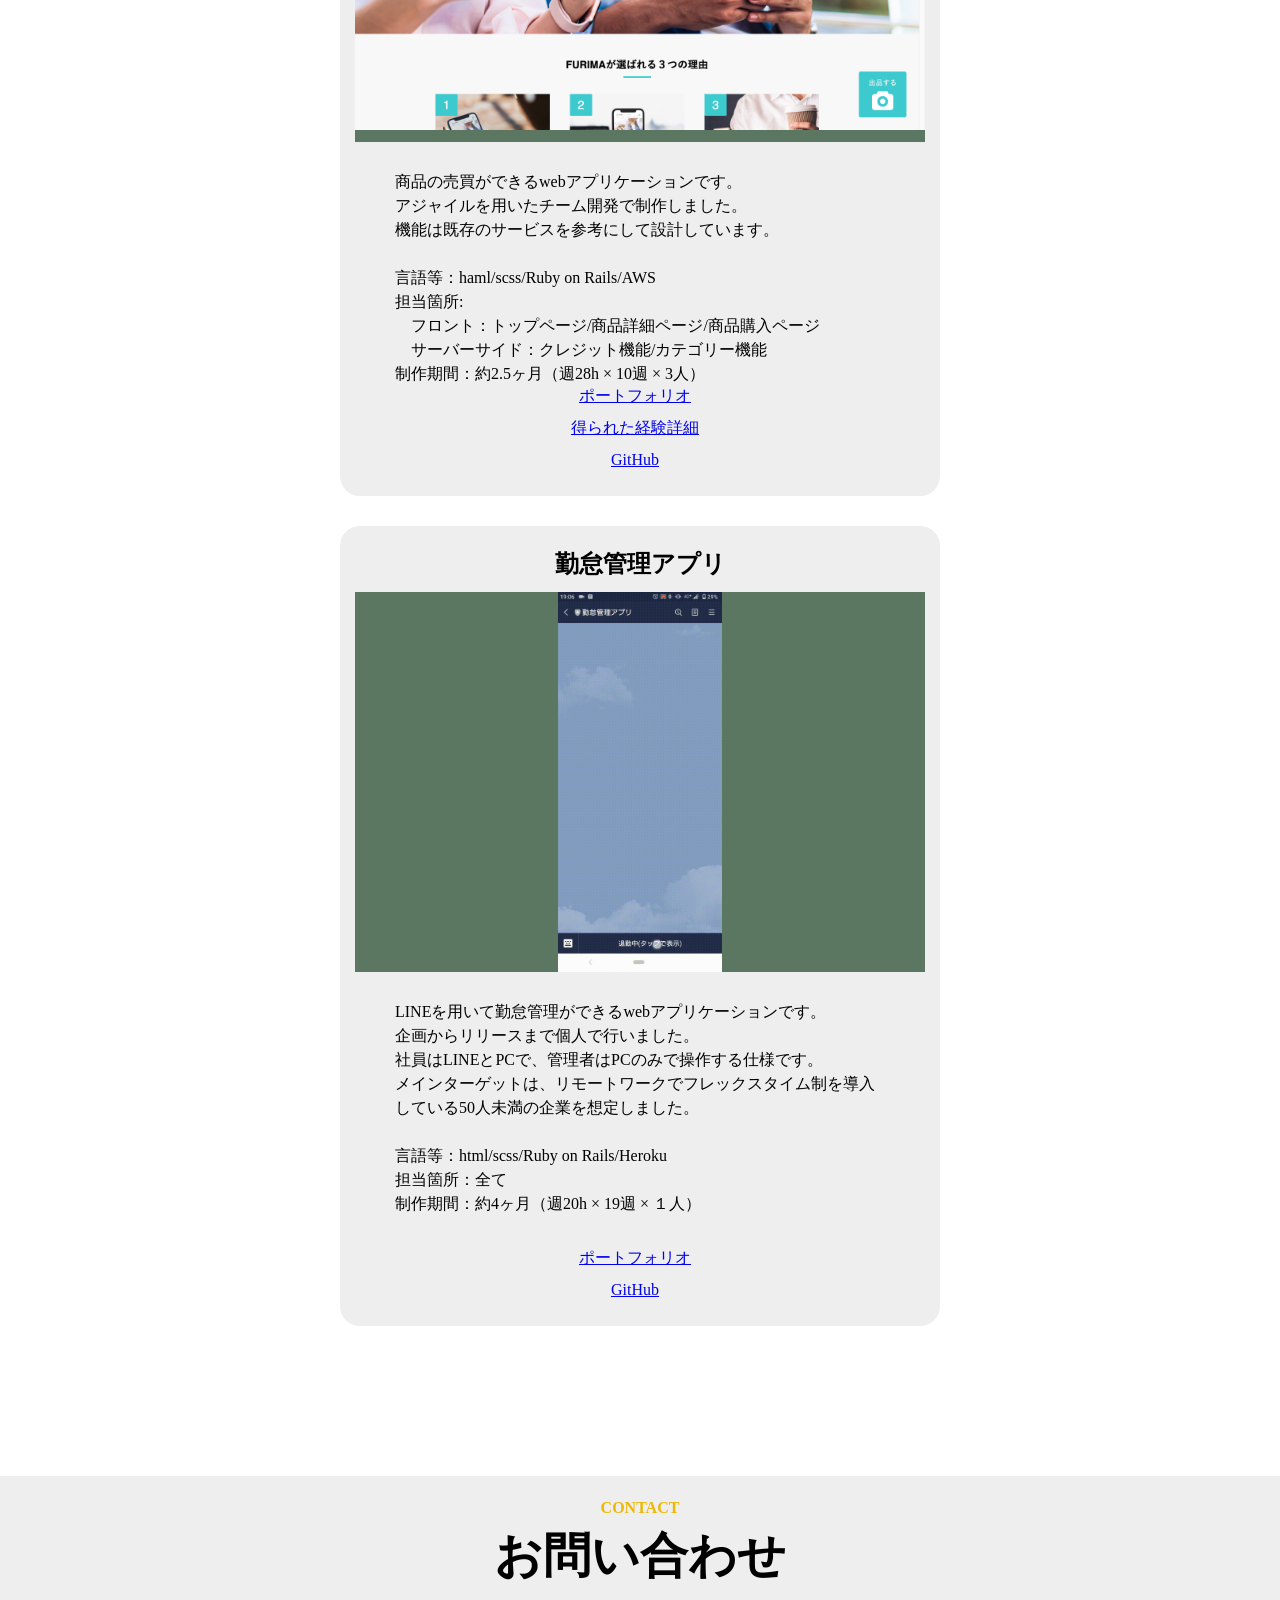
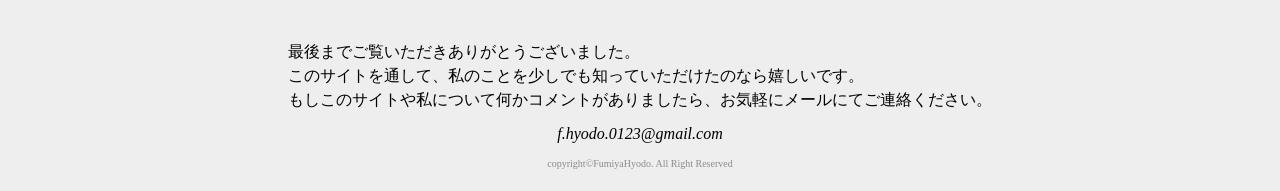
==== commit 27d67ced: "内容修正" ====
--- a/index.html
+++ b/index.html
@@ -191,7 +191,7 @@
           担当箇所: <br>
           　フロント：トップページ/商品詳細ページ/商品購入ページ<br>
           　サーバーサイド：クレジット機能/カテゴリー機能<br>
-          制作期間：約3ヶ月（週25h × 12週 × 3人）
+          制作期間：約2.5ヶ月（週28h × 10週 × 3人）
         </div>
         <div class="work_footer">
           <p class="portfolio-link"><a href="#" target="_blank" rel="noopener noreferrer">ポートフォリオ</a></p>
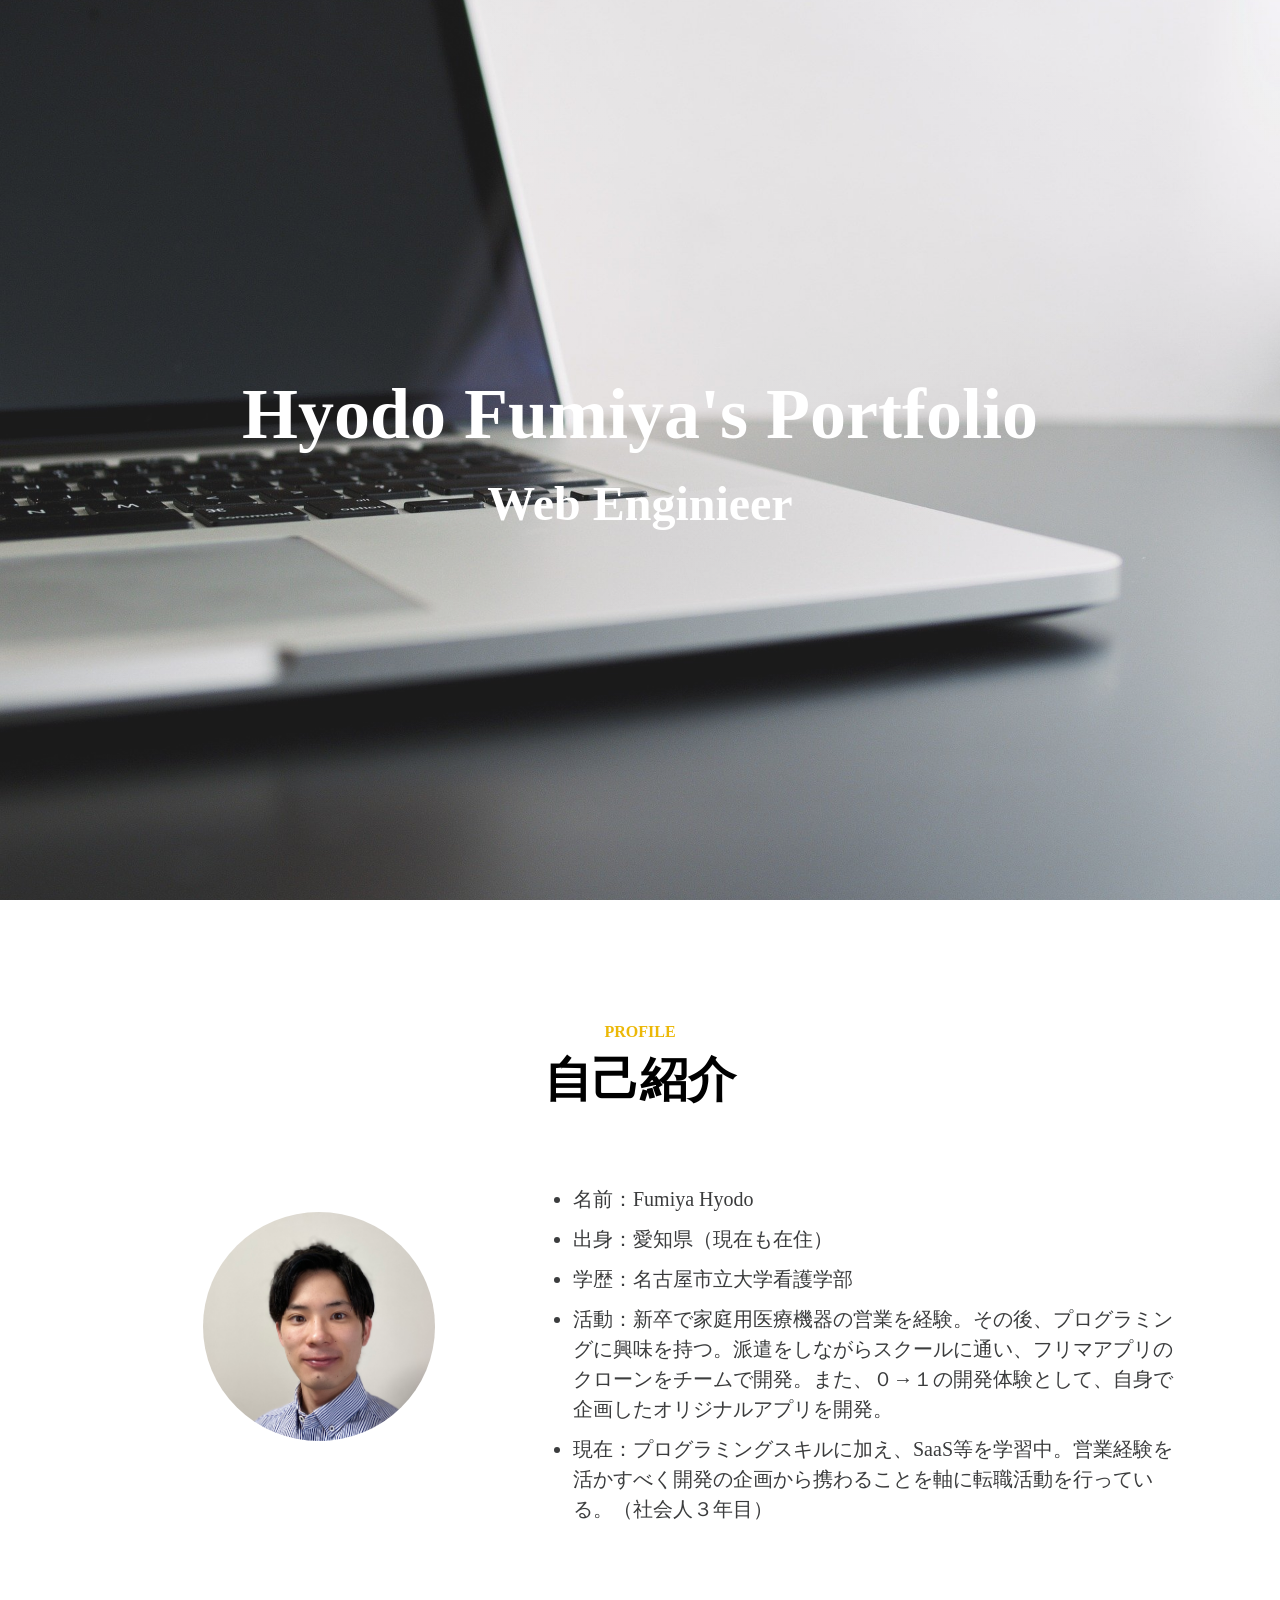
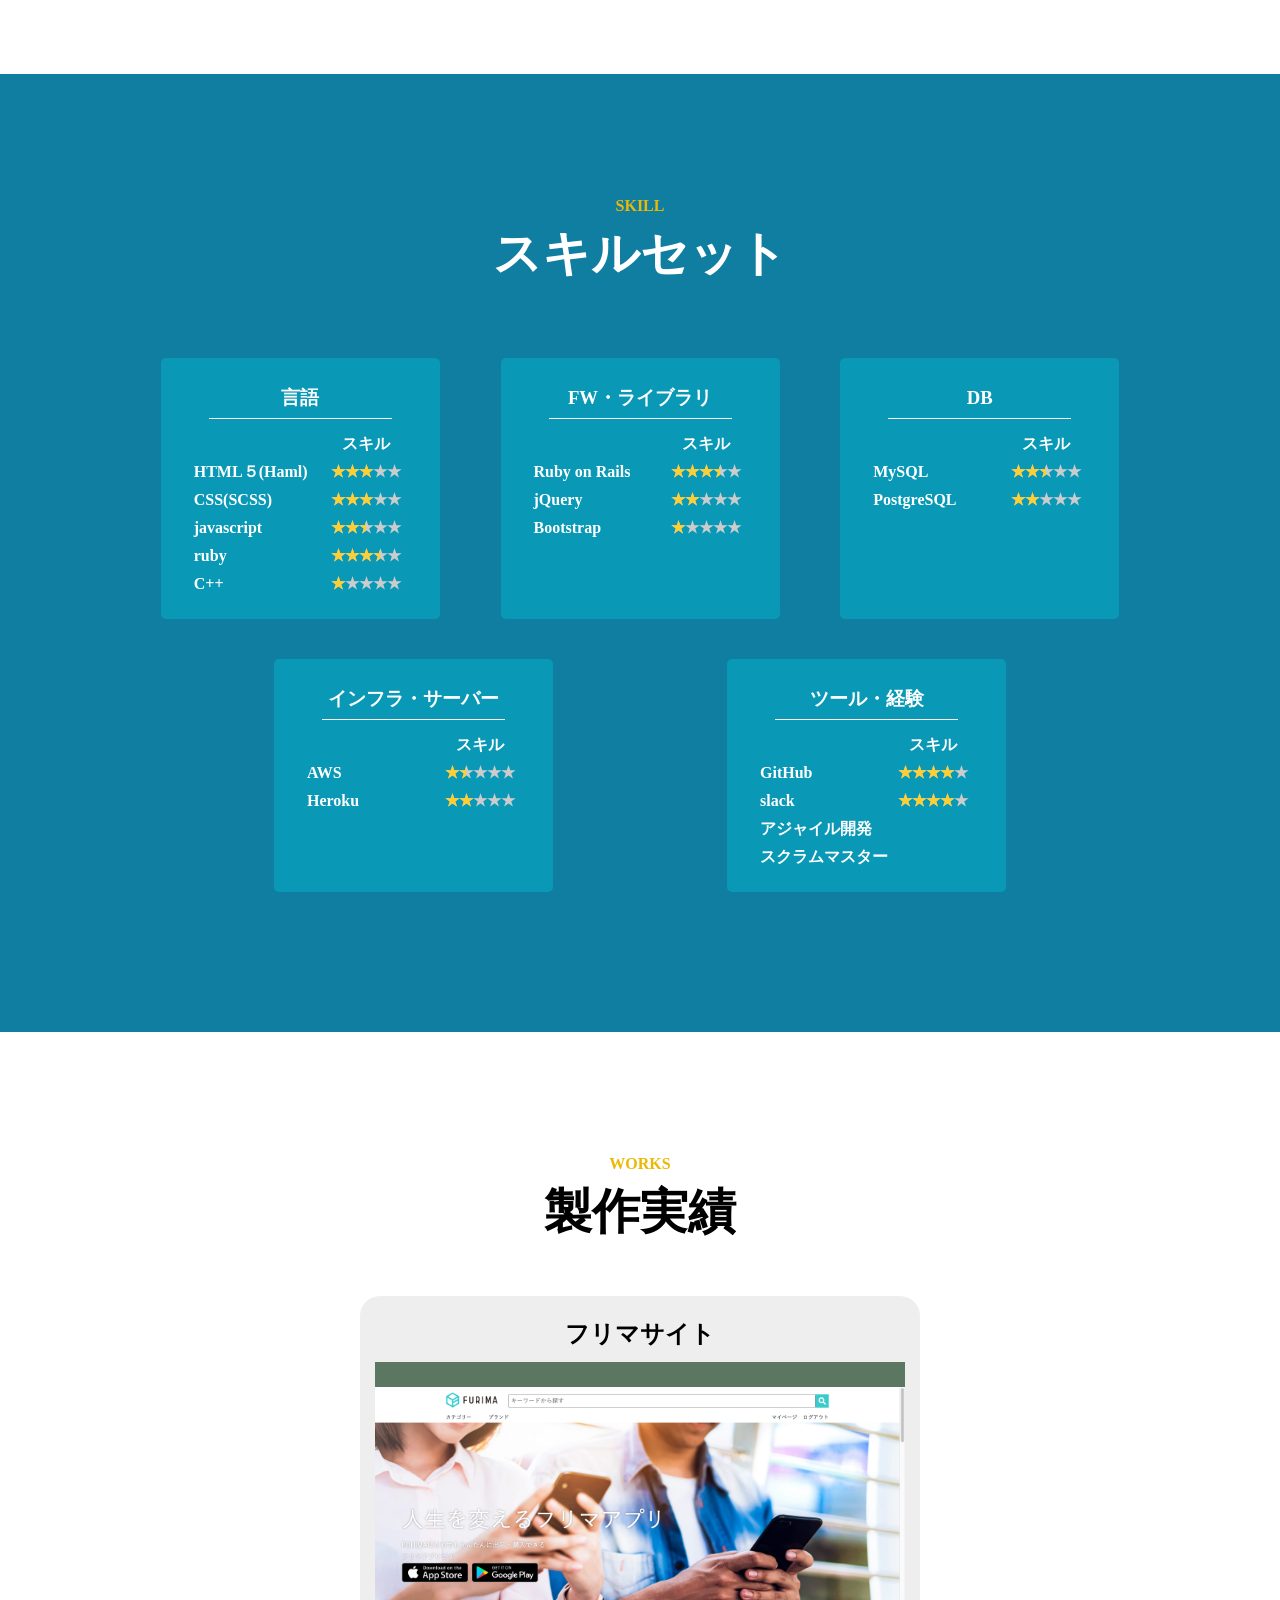
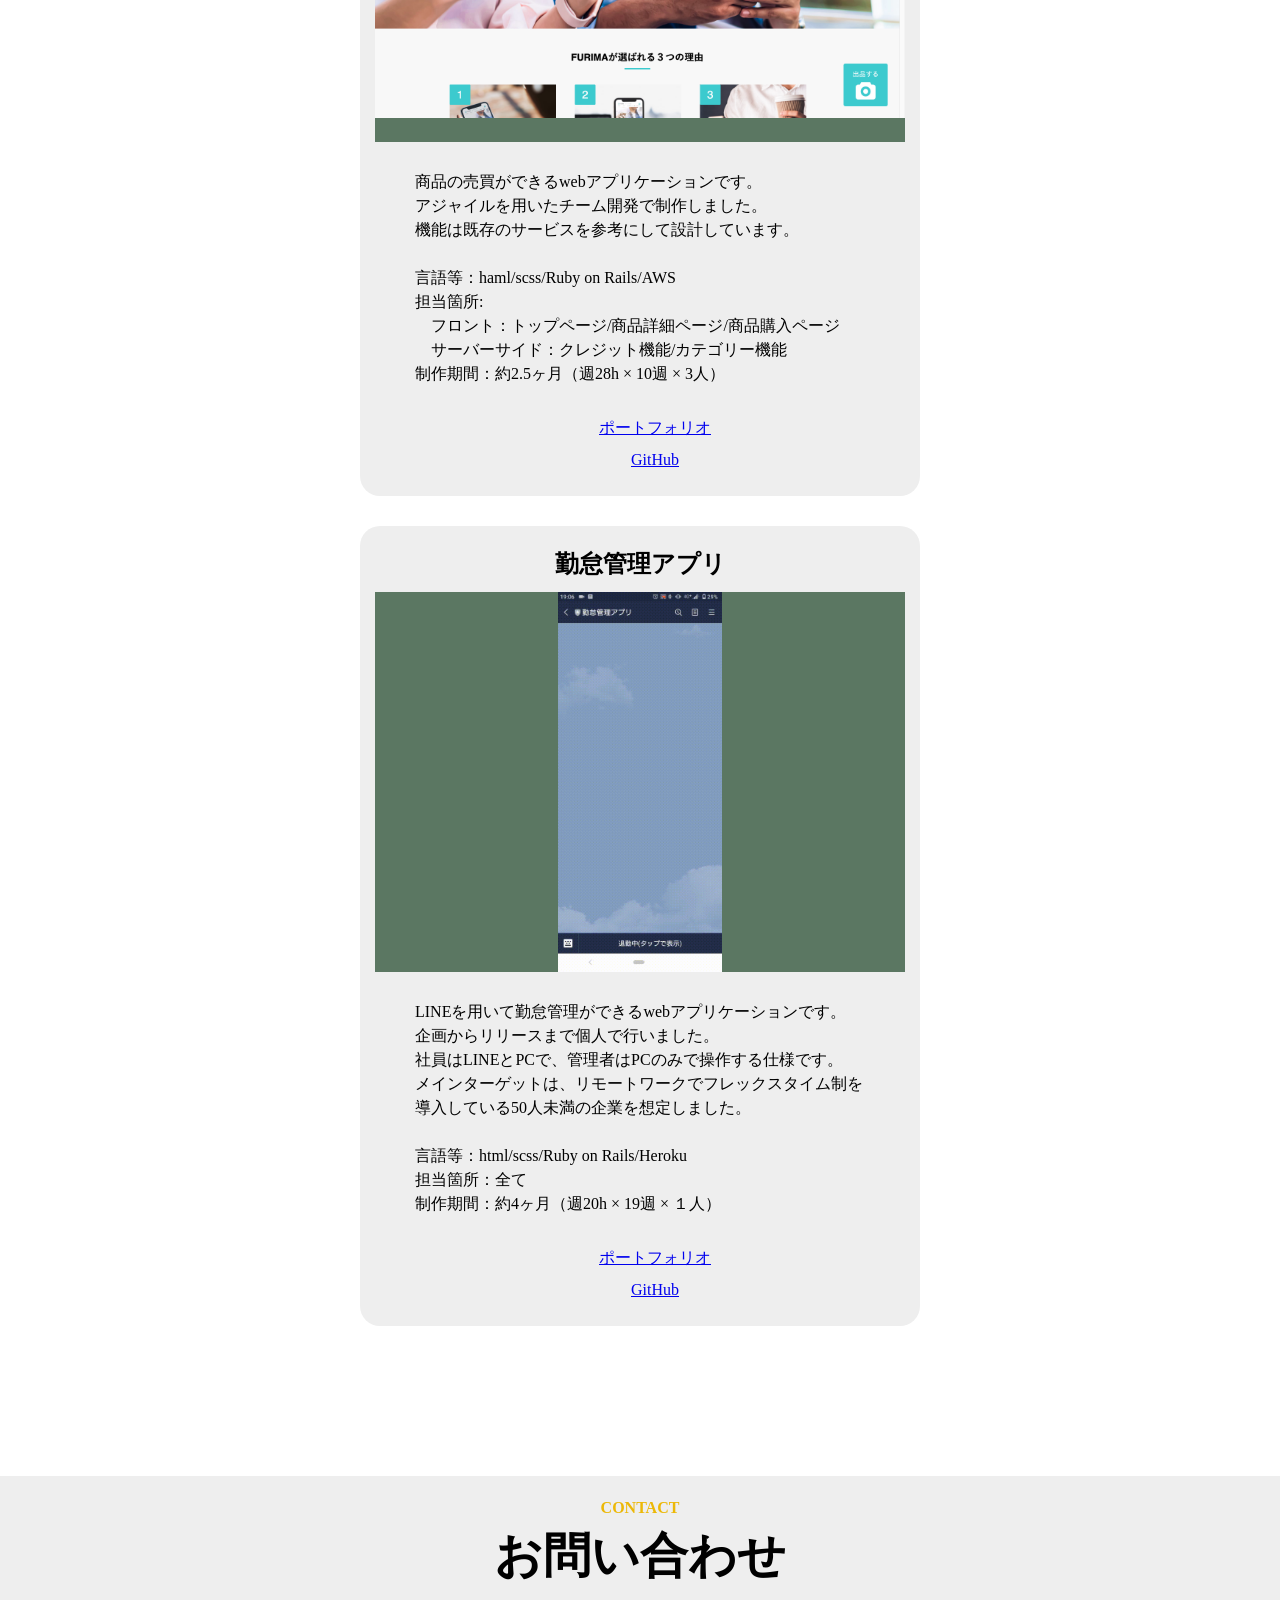
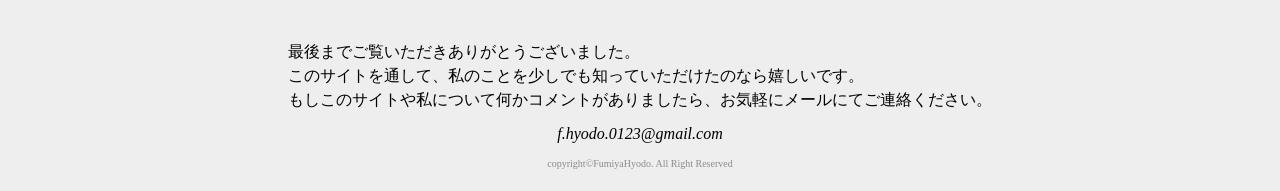
==== commit d1e27fa1: "Update index.html" ====
--- a/index.html
+++ b/index.html
@@ -194,8 +194,7 @@
           制作期間：約2.5ヶ月（週28h × 10週 × 3人）
         </div>
         <div class="work_footer">
-          <p class="portfolio-link"><a href="#" target="_blank" rel="noopener noreferrer">ポートフォリオ</a></p>
-          <p class="portfolio-link"><a href="https://docs.google.com/document/d/1dGYgUufw6xOi4g5sItKRhuFbVWbZ8Pqfya_nry-PMm8/edit?usp=sharing">得られた経験詳細</a></p>
+          <p class="portfolio-link"><a href="https://hyodofumiya.github.io/freemarket_sample_63b/" target="_blank" rel="noopener noreferrer">ポートフォリオ</a></p>
           <p class="github-link"><a href="https://github.com/hyodofumiya/freemarket_sample_63b" target="_blank" rel="noopener noreferrer">GitHub</a></p>  
         </div>
       </div>
--- a/index.css
+++ b/index.css
@@ -210,13 +210,13 @@
   justify-content: space-evenly;
 }
 .work{
-  width: 600px;
+  width: 560px;
   height: 800px;
   background-color: #eeeeee;
   padding: 20px 15px;
   border-radius: 20px;
   position: relative;
-  margin-bottom: 30px;
+  margin: 0 1em 30px;
 }
 .work-image{
   height: 380px;
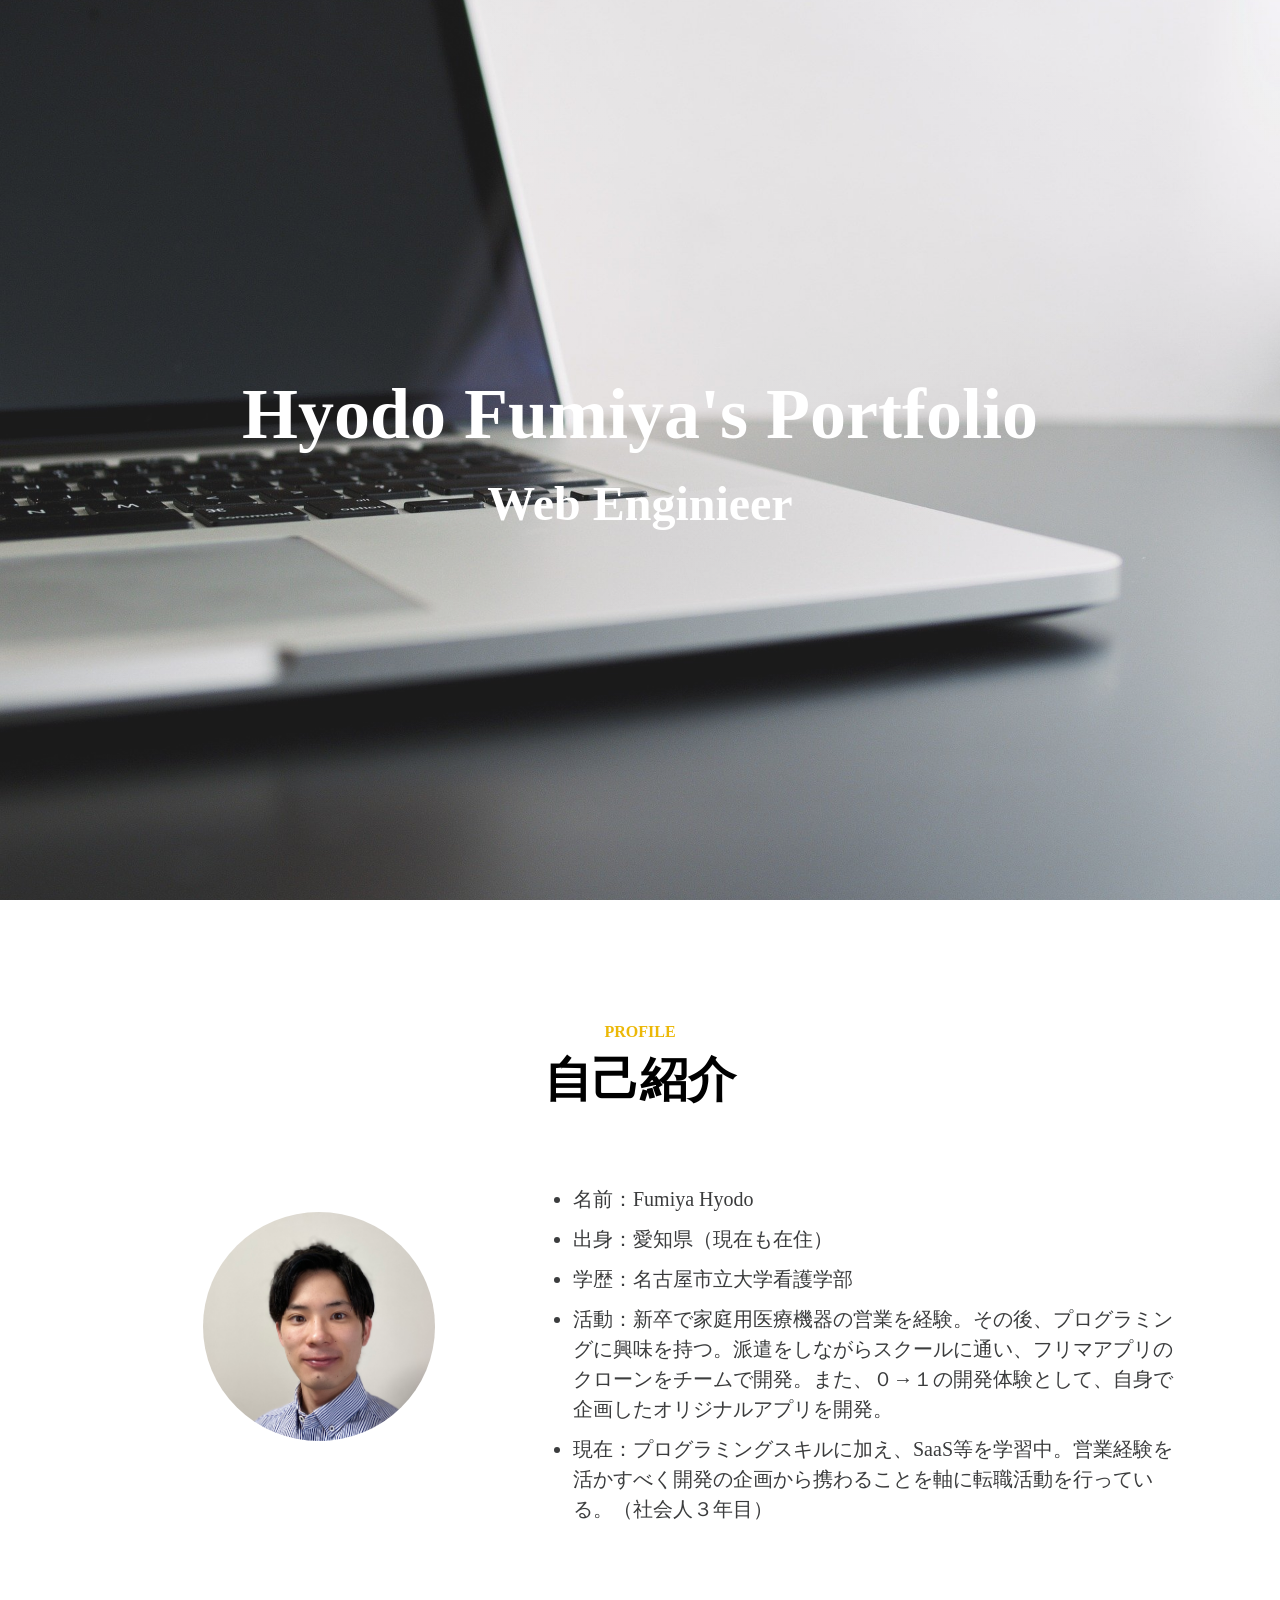
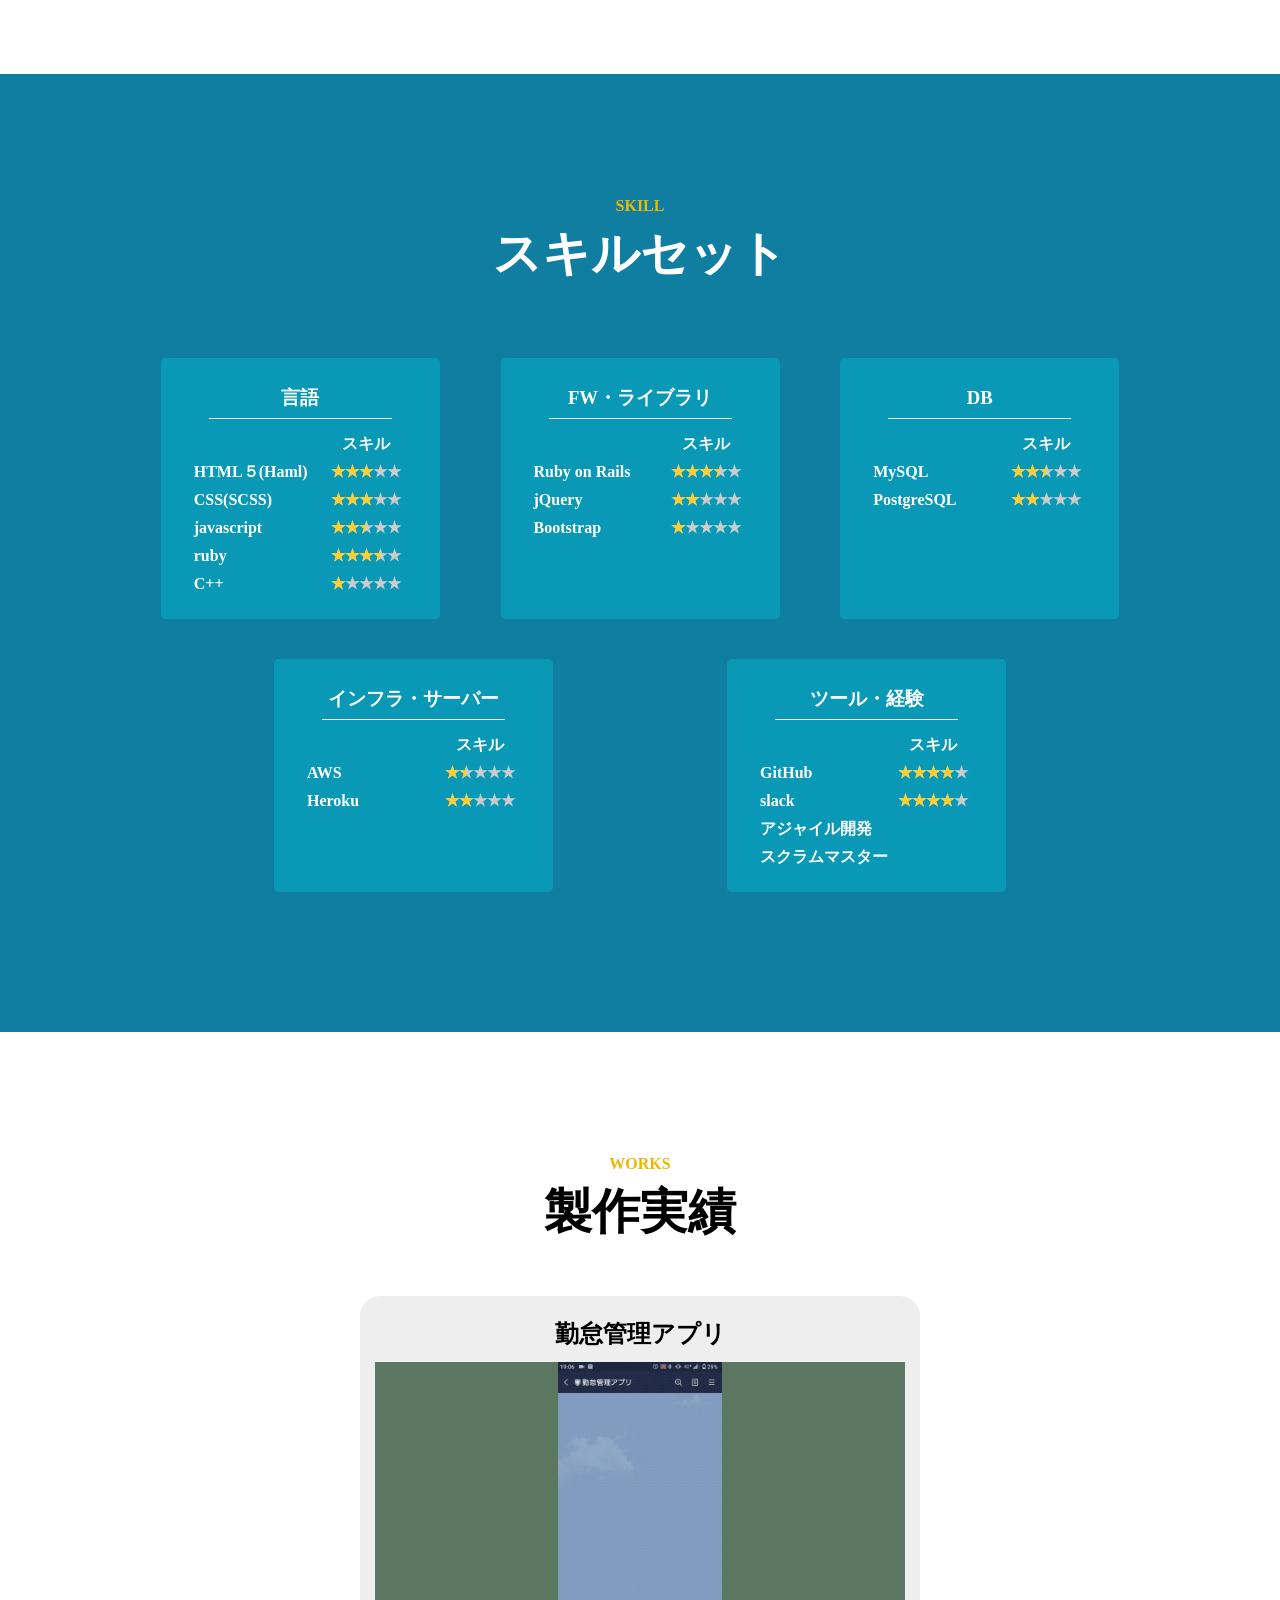
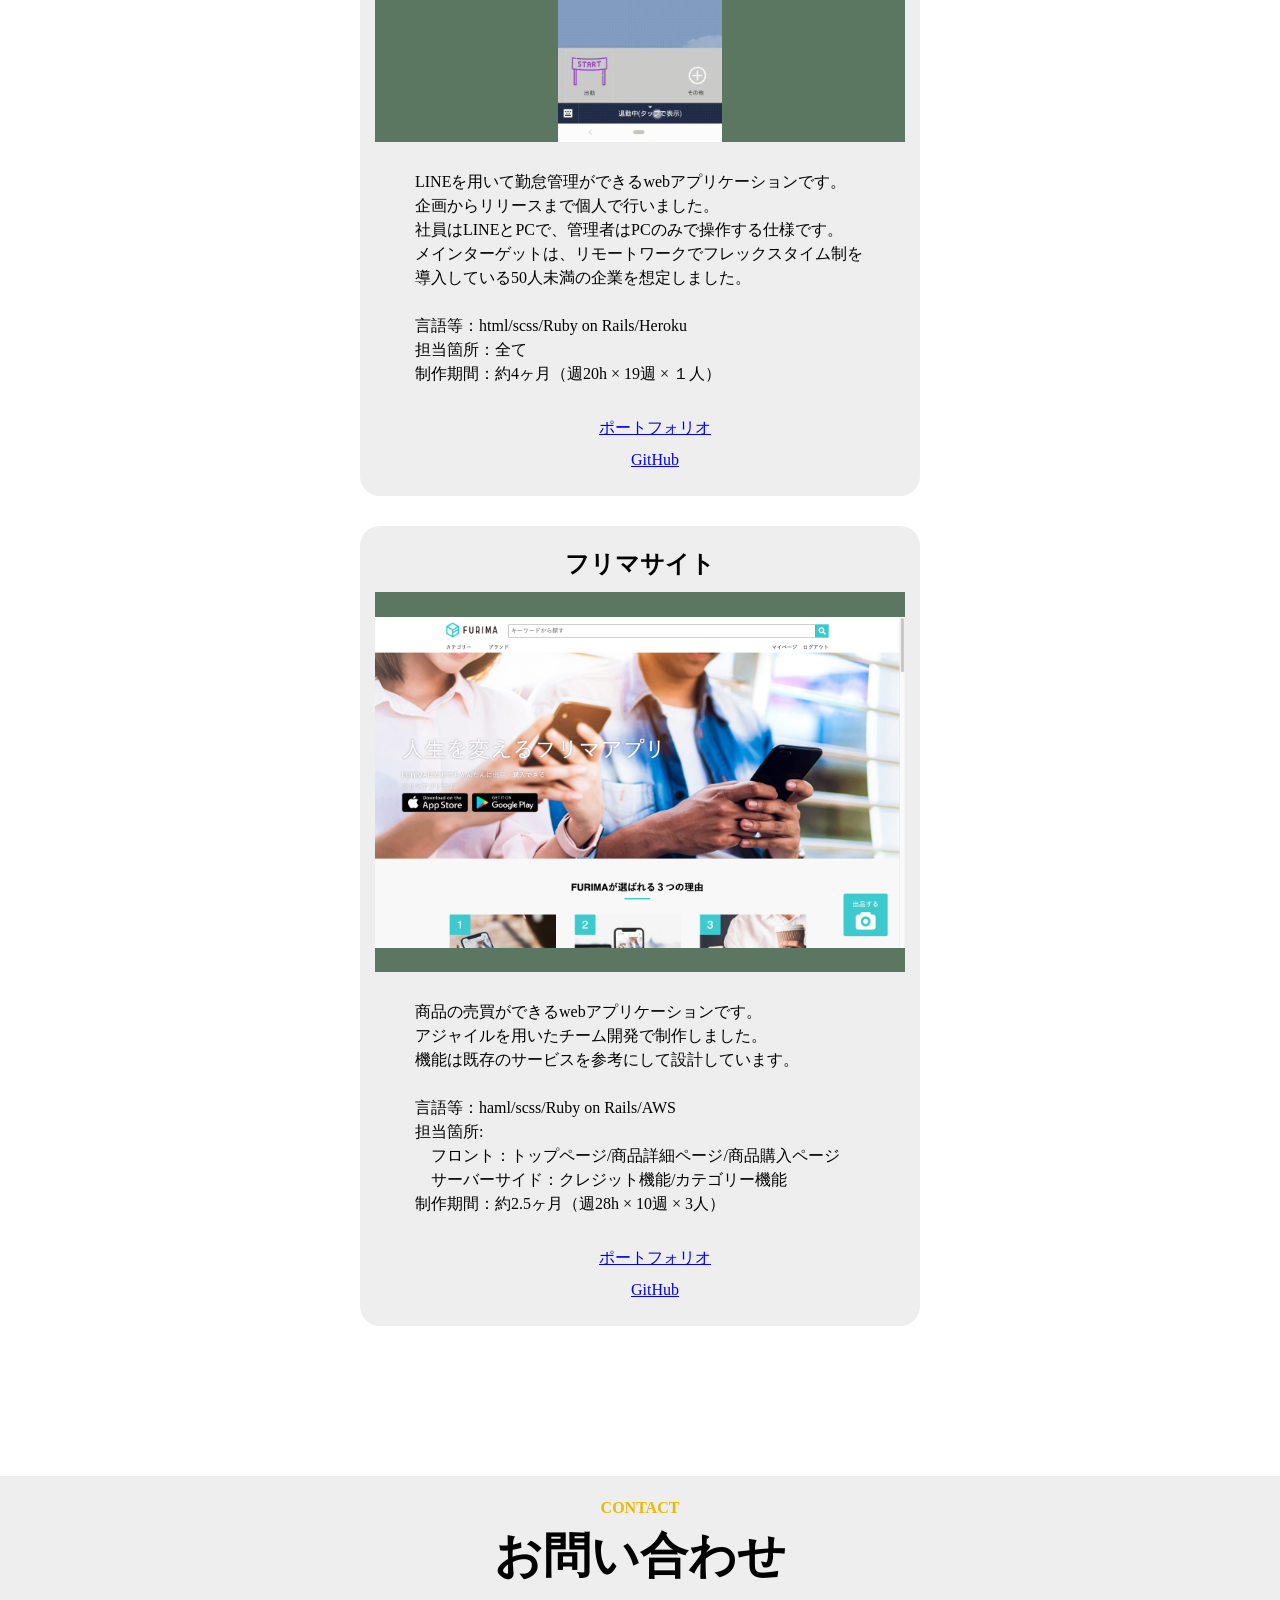
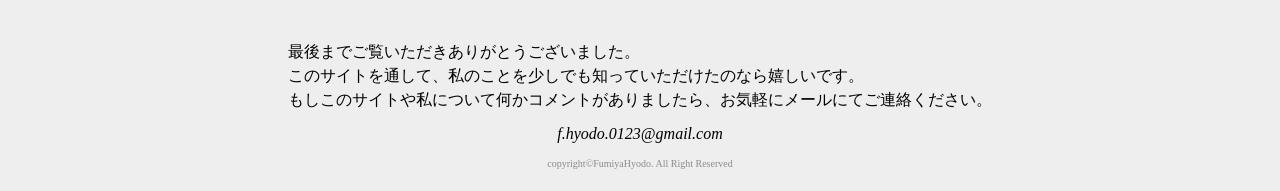
==== commit a9dd5af2: "成果物の位置を入れ替えた" ====
--- a/index.html
+++ b/index.html
@@ -179,6 +179,25 @@
     </div>
     <div id="works_body">
       <div class="work">
+        <h4 class="work-title">勤怠管理アプリ</h4>
+        <div class="work-image">
+          <img src="line勤怠デモ.gif" alt="LINE画面サンプル">
+        </div>
+        <div class="work-desc">
+          LINEを用いて勤怠管理ができるwebアプリケーションです。<br>
+          企画からリリースまで個人で行いました。<br>
+          社員はLINEとPCで、管理者はPCのみで操作する仕様です。<br>
+          メインターゲットは、リモートワークでフレックスタイム制を導入している50人未満の企業を想定しました。<br><br>
+          言語等：html/scss/Ruby on Rails/Heroku <br>
+          担当箇所：全て<br>
+          制作期間：約4ヶ月（週20h × 19週 × １人）
+        </div>
+        <div class="work_footer">
+          <p class="portfolio-link"><a href="https://hyodofumiya.github.io/line_bot/" target="_blank" rel="noopener noreferrer">ポートフォリオ</a></p>
+          <p class="github-link"><a href="https://github.com/hyodofumiya/line_bot" target="_blank" rel="noopener noreferrer">GitHub</a></p>
+        </div>
+      </div>
+      <div class="work">
         <h4 class="work-title">フリマサイト</h4>
         <div class="work-image">
           <img src="フリマサイト画面.png" alt="フリマアプリ画像">
@@ -198,25 +217,6 @@
           <p class="github-link"><a href="https://github.com/hyodofumiya/freemarket_sample_63b" target="_blank" rel="noopener noreferrer">GitHub</a></p>  
         </div>
       </div>
-      <div class="work">
-        <h4 class="work-title">勤怠管理アプリ</h4>
-        <div class="work-image">
-          <img src="line勤怠デモ.gif" alt="LINE画面サンプル">
-        </div>
-        <div class="work-desc">
-          LINEを用いて勤怠管理ができるwebアプリケーションです。<br>
-          企画からリリースまで個人で行いました。<br>
-          社員はLINEとPCで、管理者はPCのみで操作する仕様です。<br>
-          メインターゲットは、リモートワークでフレックスタイム制を導入している50人未満の企業を想定しました。<br><br>
-          言語等：html/scss/Ruby on Rails/Heroku <br>
-          担当箇所：全て<br>
-          制作期間：約4ヶ月（週20h × 19週 × １人）
-        </div>
-        <div class="work_footer">
-          <p class="portfolio-link"><a href="https://hyodofumiya.github.io/line_bot/" target="_blank" rel="noopener noreferrer">ポートフォリオ</a></p>
-          <p class="github-link"><a href="https://github.com/hyodofumiya/line_bot" target="_blank" rel="noopener noreferrer">GitHub</a></p>
-        </div>
-      </div>
     </div>
   </section>
   <footer>
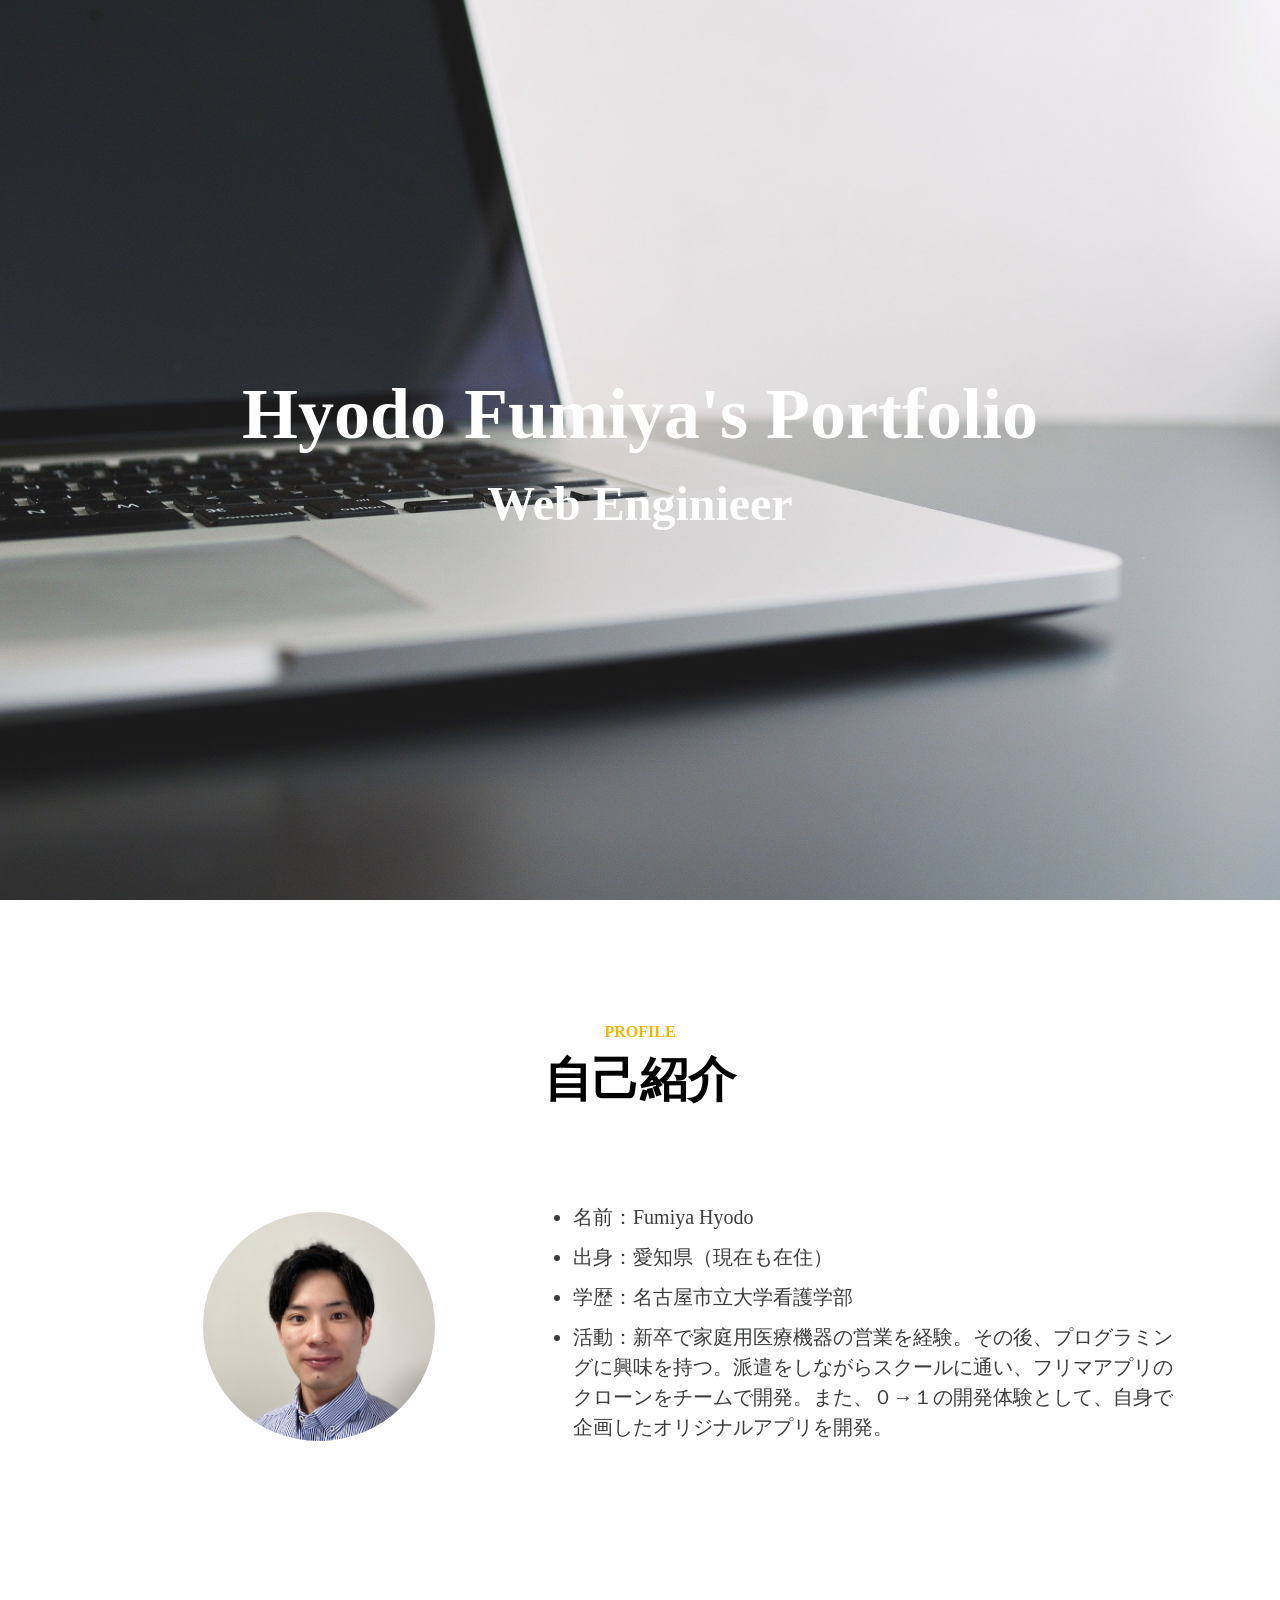
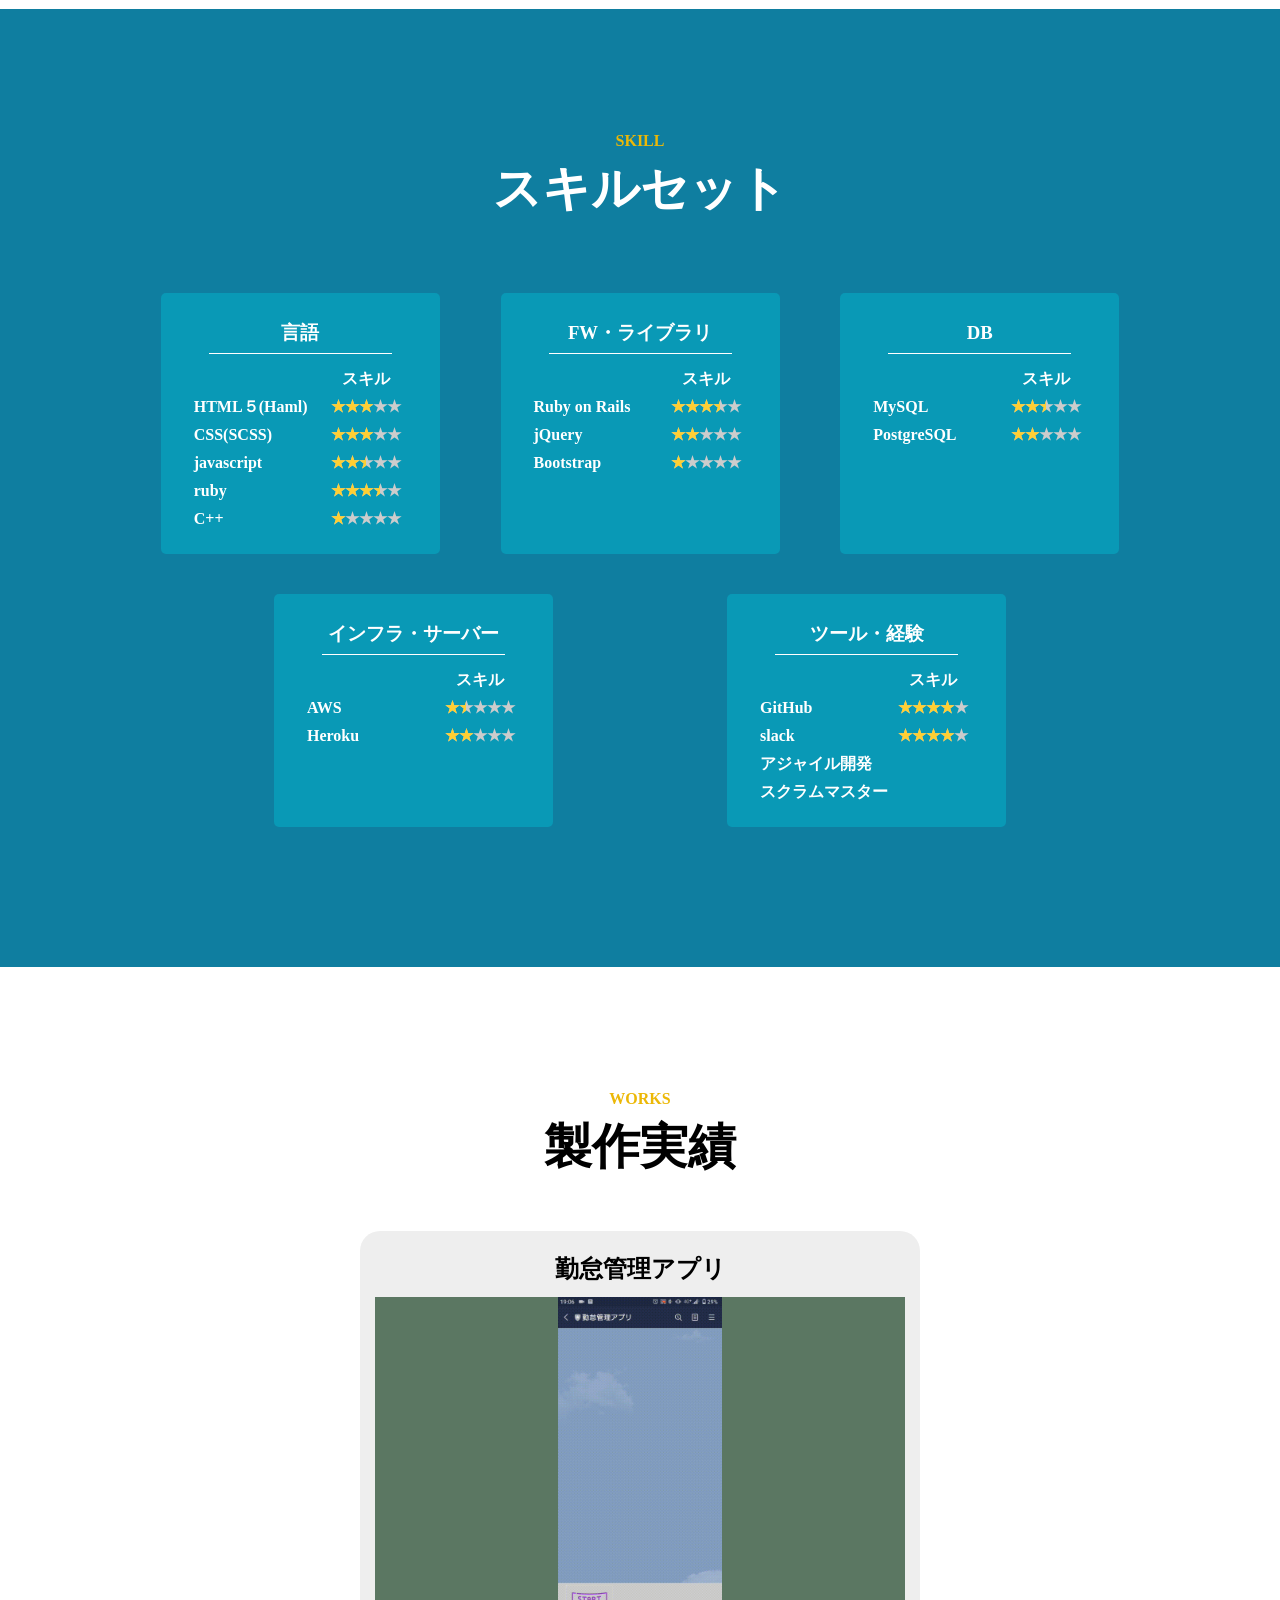
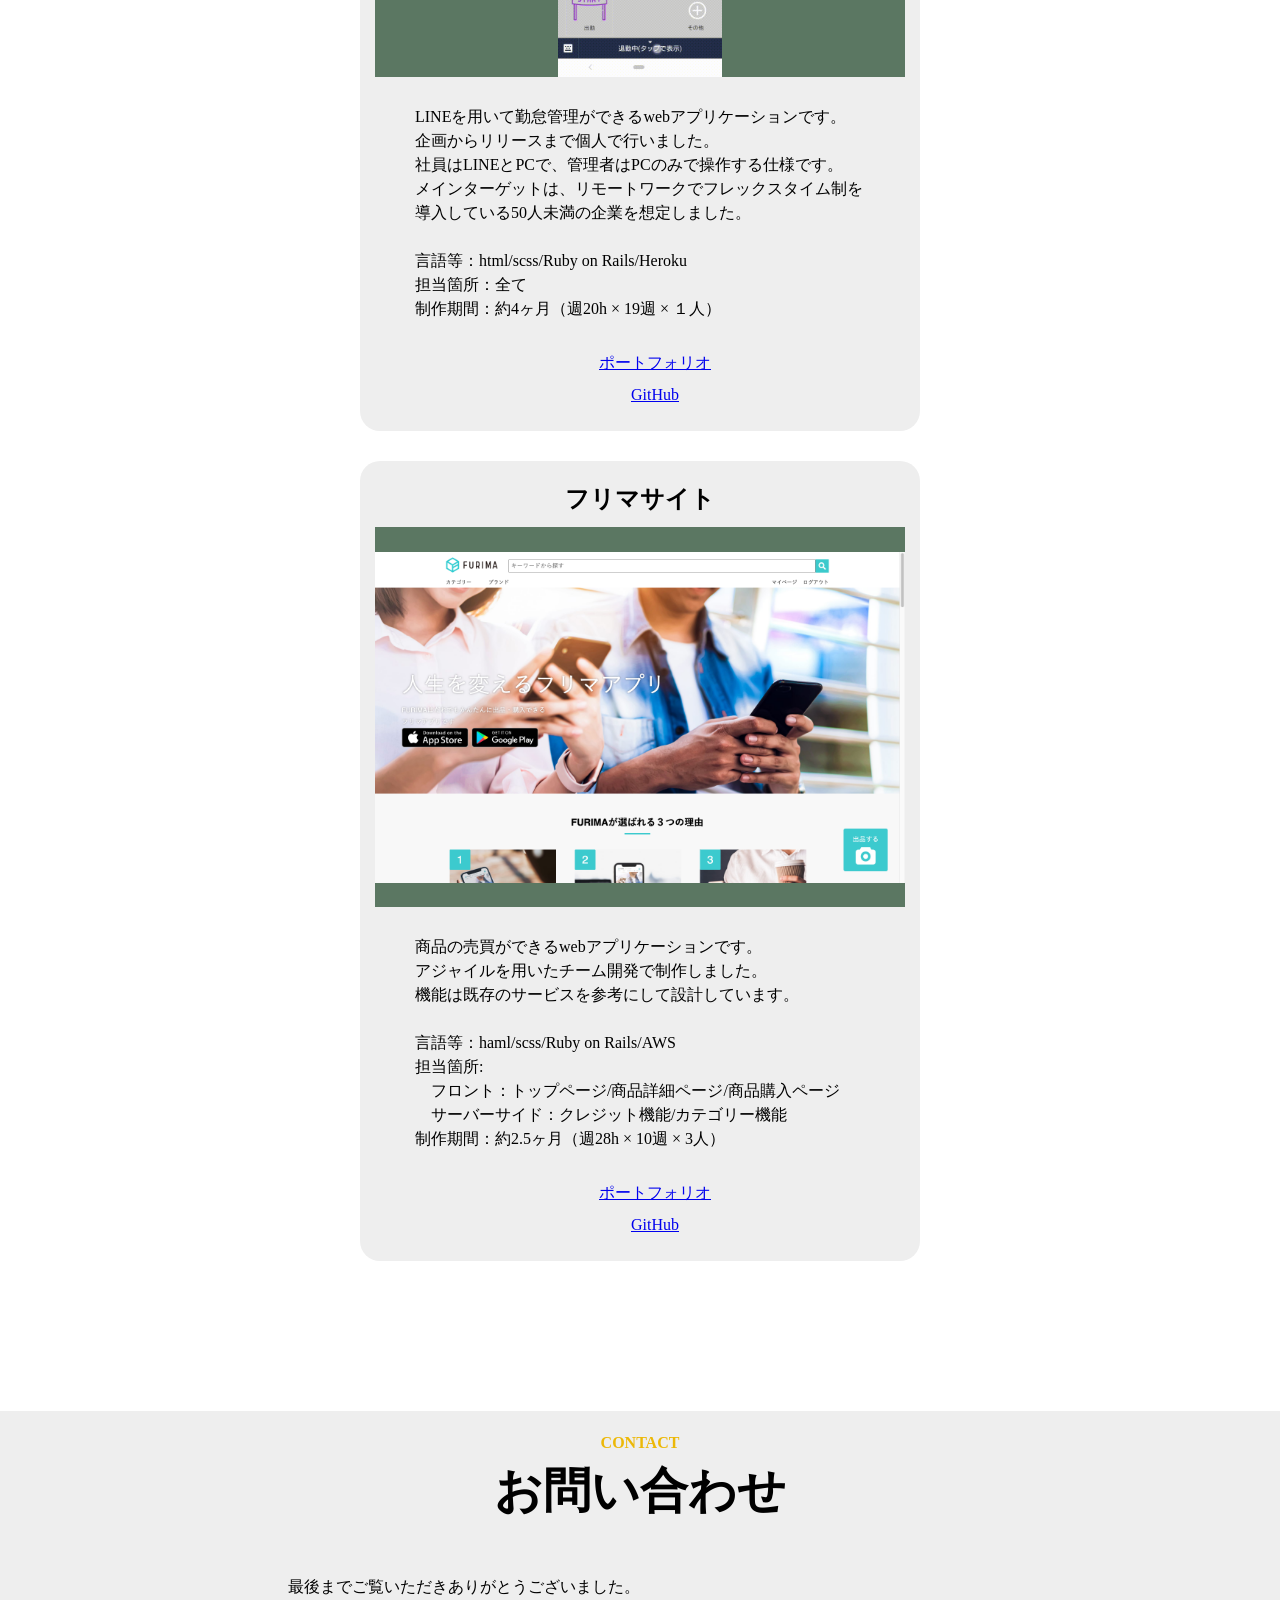
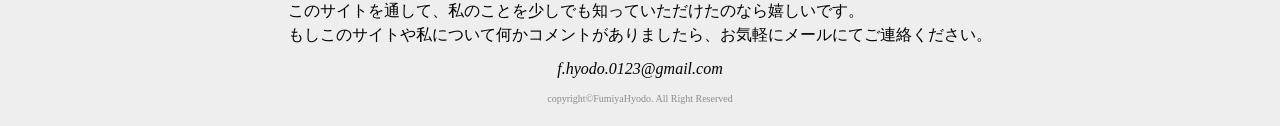
==== commit ab186499: "Update index.html" ====
--- a/index.html
+++ b/index.html
@@ -30,7 +30,6 @@
           <li>
             活動：新卒で家庭用医療機器の営業を経験。その後、プログラミングに興味を持つ。派遣をしながらスクールに通い、フリマアプリのクローンをチームで開発。また、０→１の開発体験として、自身で企画したオリジナルアプリを開発。
           </li>
-          <li>現在：プログラミングスキルに加え、SaaS等を学習中。営業経験を活かすべく開発の企画から携わることを軸に転職活動を行っている。（社会人３年目）</li>
         </ul>
       </div>
     </div>
